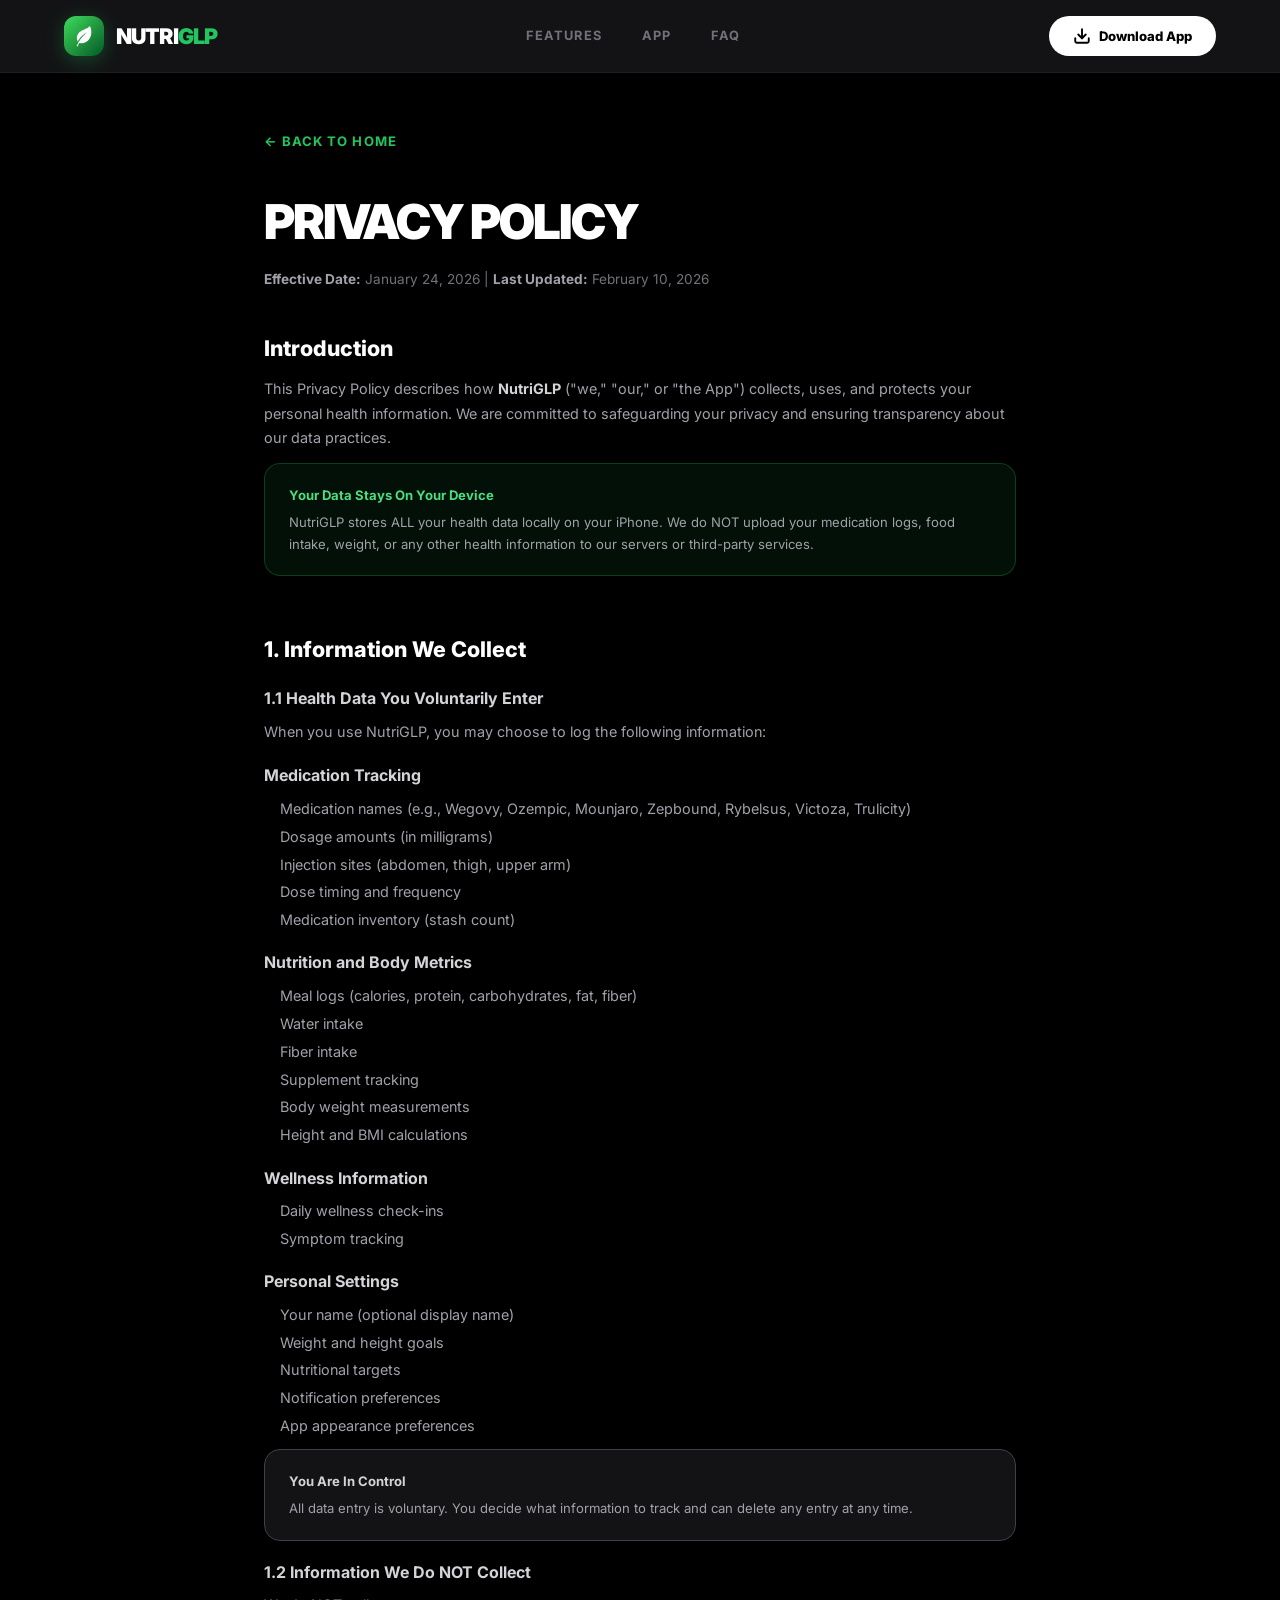
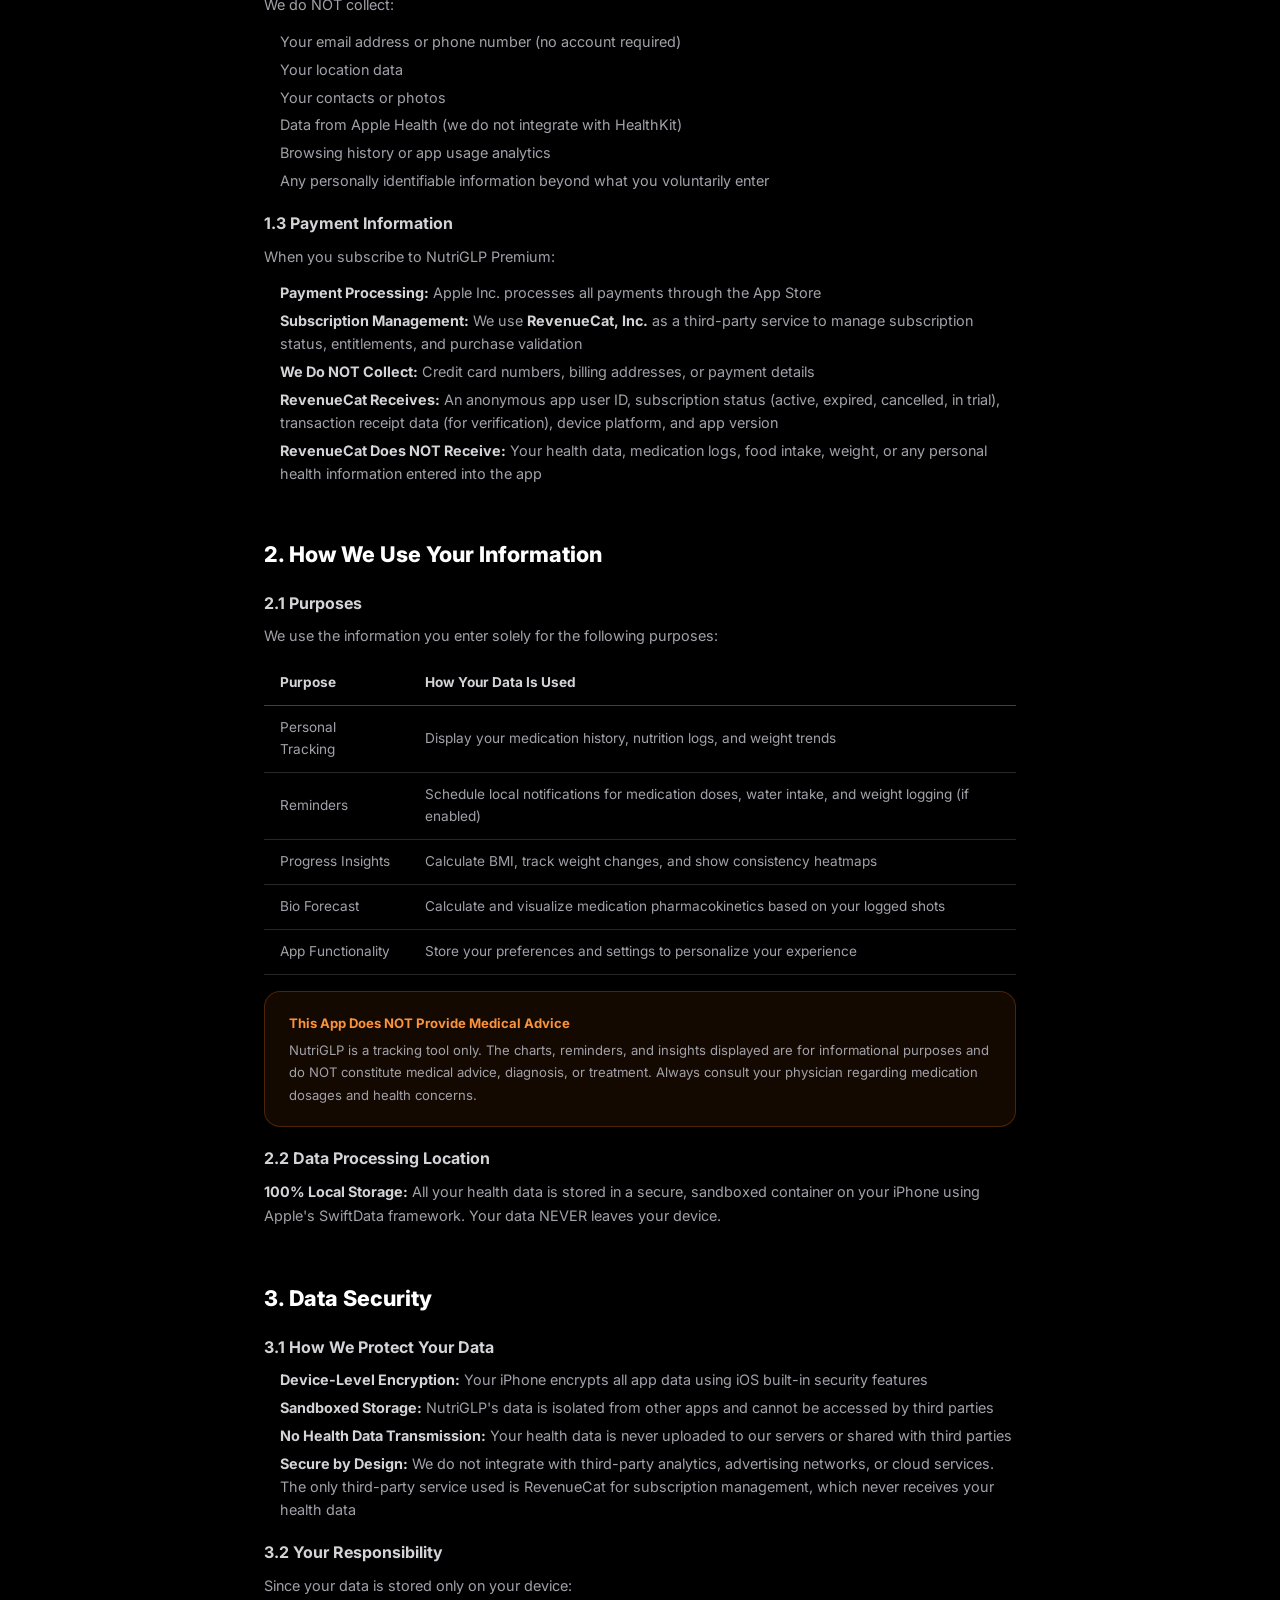
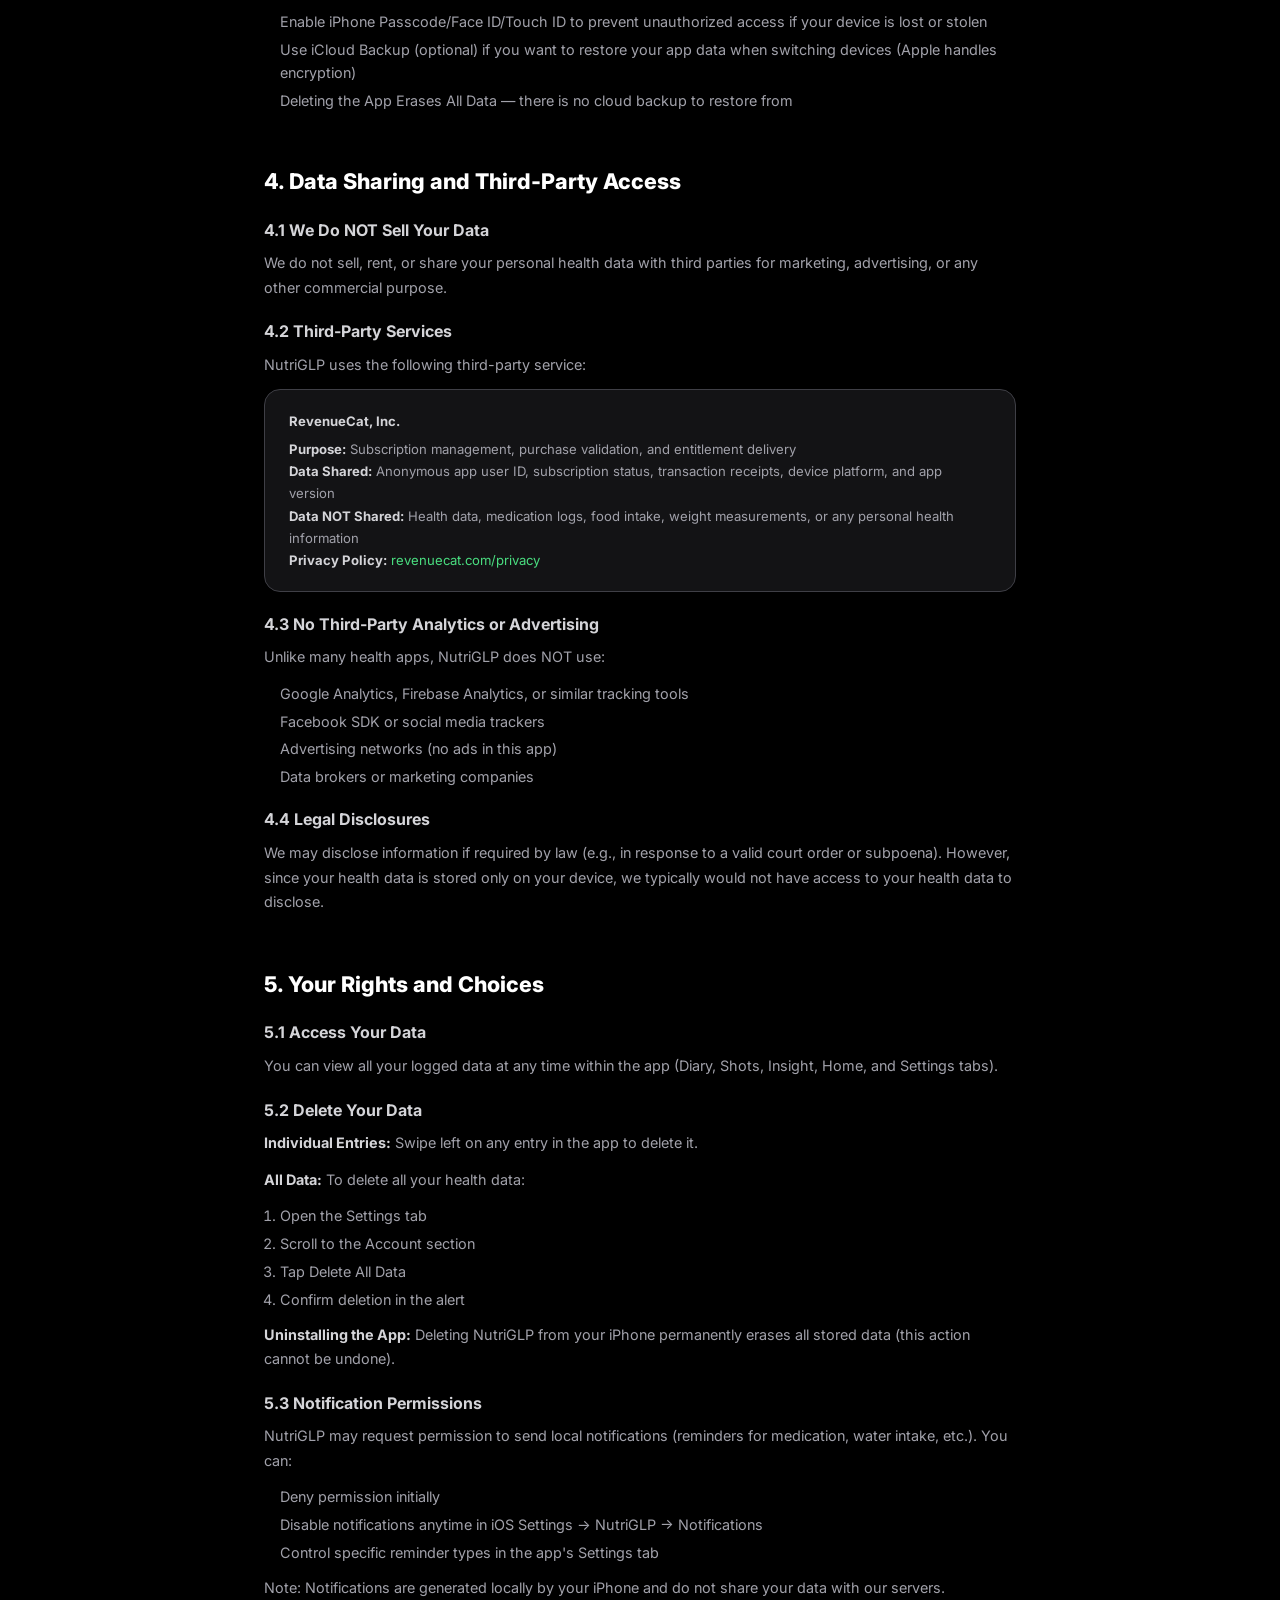
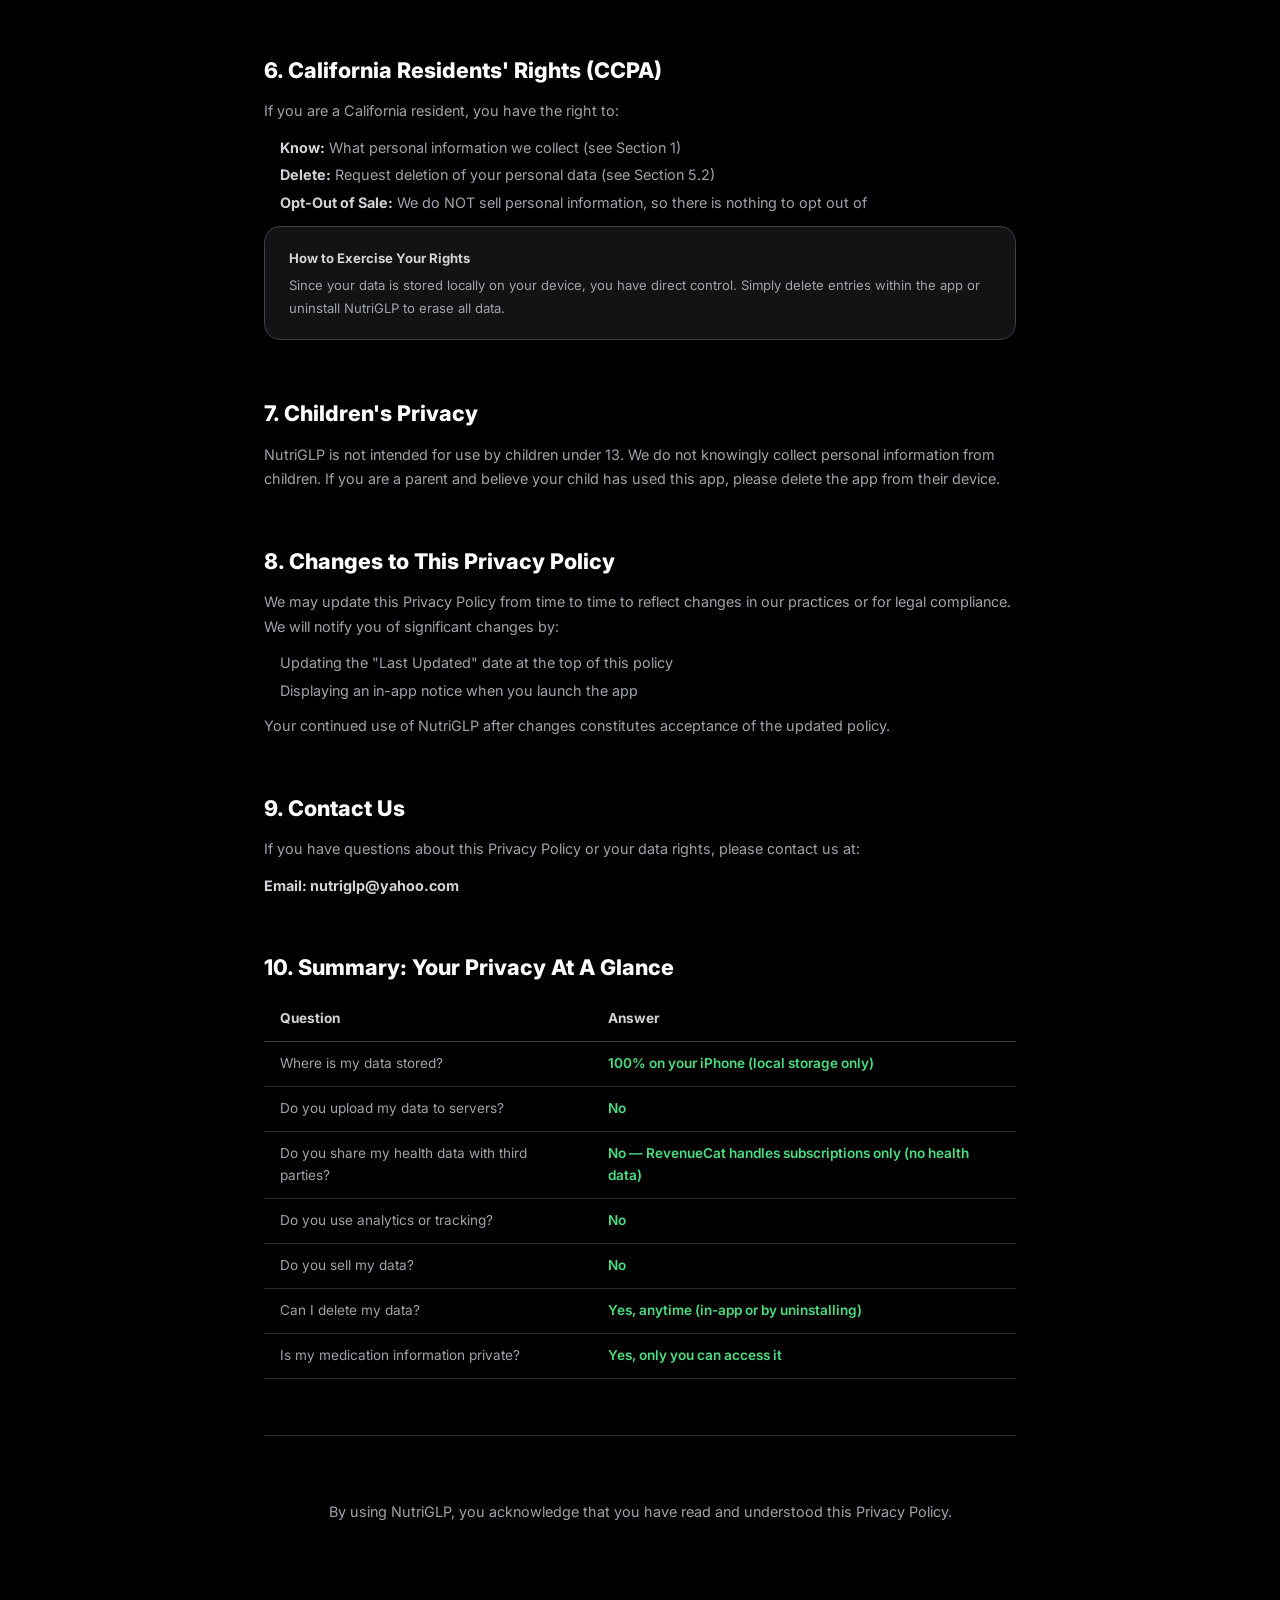
==== privacy.html @ 1222602b "Replace React website with static landing page - Static HTML/CSS/JS landing page (no build step need" ====
<!DOCTYPE html>
<html lang="en">

<head>
    <meta charset="UTF-8">
    <meta name="viewport" content="width=device-width, initial-scale=1.0">
    <title>Privacy Policy — NutriGLP</title>
    <meta name="description" content="NutriGLP Privacy Policy. Your health data stays on your device.">
    <link rel="icon" href="icon.png" type="image/png">
    <link rel="preconnect" href="https://fonts.googleapis.com">
    <link rel="preconnect" href="https://fonts.gstatic.com" crossorigin>
    <link href="https://fonts.googleapis.com/css2?family=Inter:wght@400;500;600;700;800;900&display=swap"
        rel="stylesheet">
    <link rel="stylesheet" href="styles.css">
    <style>
        .legal-page {
            max-width: 800px;
            margin: 0 auto;
            padding: 8rem 1.5rem 4rem;
        }

        .legal-page h1 {
            font-size: clamp(2rem, 5vw, 3rem);
            font-weight: 900;
            letter-spacing: -0.04em;
            text-transform: uppercase;
            margin-bottom: 0.5rem;
        }

        .legal-meta {
            color: var(--text-dim);
            margin-bottom: 2.5rem;
            font-size: 0.85rem;
        }

        .legal-meta strong {
            color: var(--text-muted);
        }

        .legal-content {
            display: flex;
            flex-direction: column;
            gap: 2.5rem;
        }

        .legal-content section {}

        .legal-content h2 {
            font-size: 1.35rem;
            font-weight: 800;
            color: #fff;
            margin-bottom: 0.75rem;
        }

        .legal-content h3 {
            font-size: 1rem;
            font-weight: 700;
            color: #d4d4d8;
            margin-bottom: 0.5rem;
            margin-top: 1.2rem;
        }

        .legal-content p {
            color: #a1a1aa;
            line-height: 1.7;
            margin-bottom: 0.75rem;
            font-size: 0.9rem;
        }

        .legal-content ul,
        .legal-content ol {
            color: #a1a1aa;
            margin-left: 1rem;
            margin-bottom: 0.75rem;
            display: flex;
            flex-direction: column;
            gap: 0.3rem;
            font-size: 0.9rem;
        }

        .legal-content li {
            line-height: 1.6;
        }

        .legal-content strong {
            color: #d4d4d8;
        }

        .legal-callout {
            border-radius: 1rem;
            padding: 1.25rem 1.5rem;
            margin-bottom: 1rem;
        }

        .legal-callout-green {
            background: rgba(34, 197, 94, 0.08);
            border: 1px solid rgba(34, 197, 94, 0.25);
        }

        .legal-callout-green .callout-title {
            color: #4ade80;
            font-weight: 700;
            margin-bottom: 0.3rem;
        }

        .legal-callout-orange {
            background: rgba(249, 115, 22, 0.08);
            border: 1px solid rgba(249, 115, 22, 0.25);
        }

        .legal-callout-orange .callout-title {
            color: #fb923c;
            font-weight: 700;
            margin-bottom: 0.3rem;
        }

        .legal-callout-neutral {
            background: rgba(39, 39, 42, 0.5);
            border: 1px solid #3f3f46;
        }

        .legal-callout-neutral .callout-title {
            color: #d4d4d8;
            font-weight: 700;
            margin-bottom: 0.3rem;
        }

        .legal-callout p {
            font-size: 0.82rem;
            margin-bottom: 0;
        }

        .legal-table {
            width: 100%;
            text-align: left;
            font-size: 0.85rem;
            border-collapse: collapse;
            margin-bottom: 1rem;
        }

        .legal-table th {
            padding: 0.7rem 1rem;
            color: #d4d4d8;
            border-bottom: 1px solid #3f3f46;
            font-weight: 700;
        }

        .legal-table td {
            padding: 0.7rem 1rem;
            color: #a1a1aa;
            border-bottom: 1px solid #27272a;
        }

        .legal-table .green {
            color: #4ade80;
            font-weight: 600;
        }

        .legal-back {
            display: inline-flex;
            align-items: center;
            gap: 0.5rem;
            color: var(--green);
            font-weight: 700;
            font-size: 0.82rem;
            text-transform: uppercase;
            letter-spacing: 0.08em;
            margin-bottom: 2rem;
            transition: opacity 0.2s;
        }

        .legal-back:hover {
            opacity: 0.7;
        }

        .legal-divider {
            border: none;
            border-top: 1px solid #27272a;
            margin: 0;
        }

        .legal-final {
            text-align: center;
            color: #a1a1aa;
            padding-top: 1.5rem;
            font-size: 0.85rem;
        }
    </style>
</head>

<body>

    <!-- NAVBAR -->
    <nav class="navbar" id="navbar">
        <div class="nav-container">
            <a href="index.html" class="nav-logo">
                <img src="icon.png" alt="NutriGLP Icon" class="nav-icon">
                <span class="nav-wordmark">NUTRI<span class="text-green">GLP</span></span>
            </a>
            <div class="nav-links">
                <a href="index.html#features" class="nav-link">Features</a>
                <a href="index.html#showcase" class="nav-link">App</a>
                <a href="index.html#faq" class="nav-link">FAQ</a>
            </div>
            <a href="https://apps.apple.com/us/app/nutriglp/id6758135559" target="_blank" rel="noopener noreferrer"
                class="nav-cta">
                <svg width="18" height="18" viewBox="0 0 24 24" fill="none" stroke="currentColor" stroke-width="2.5"
                    stroke-linecap="round" stroke-linejoin="round">
                    <path d="M21 15v4a2 2 0 0 1-2 2H5a2 2 0 0 1-2-2v-4" />
                    <polyline points="7 10 12 15 17 10" />
                    <line x1="12" y1="15" x2="12" y2="3" />
                </svg>
                Download App
            </a>
        </div>
    </nav>

    <div class="legal-page">
        <a href="index.html" class="legal-back">← Back to Home</a>

        <h1>Privacy Policy</h1>
        <p class="legal-meta"><strong>Effective Date:</strong> January 24, 2026 | <strong>Last Updated:</strong>
            February 10, 2026</p>

        <div class="legal-content">

            <section>
                <h2>Introduction</h2>
                <p>This Privacy Policy describes how <strong>NutriGLP</strong> ("we," "our," or "the App") collects,
                    uses, and protects your personal health information. We are committed to safeguarding your privacy
                    and ensuring transparency about our data practices.</p>
                <div class="legal-callout legal-callout-green">
                    <p class="callout-title">Your Data Stays On Your Device</p>
                    <p>NutriGLP stores ALL your health data locally on your iPhone. We do NOT upload your medication
                        logs, food intake, weight, or any other health information to our servers or third-party
                        services.</p>
                </div>
            </section>

            <section>
                <h2>1. Information We Collect</h2>

                <h3>1.1 Health Data You Voluntarily Enter</h3>
                <p>When you use NutriGLP, you may choose to log the following information:</p>

                <h3>Medication Tracking</h3>
                <ul>
                    <li>Medication names (e.g., Wegovy, Ozempic, Mounjaro, Zepbound, Rybelsus, Victoza, Trulicity)</li>
                    <li>Dosage amounts (in milligrams)</li>
                    <li>Injection sites (abdomen, thigh, upper arm)</li>
                    <li>Dose timing and frequency</li>
                    <li>Medication inventory (stash count)</li>
                </ul>

                <h3>Nutrition and Body Metrics</h3>
                <ul>
                    <li>Meal logs (calories, protein, carbohydrates, fat, fiber)</li>
                    <li>Water intake</li>
                    <li>Fiber intake</li>
                    <li>Supplement tracking</li>
                    <li>Body weight measurements</li>
                    <li>Height and BMI calculations</li>
                </ul>

                <h3>Wellness Information</h3>
                <ul>
                    <li>Daily wellness check-ins</li>
                    <li>Symptom tracking</li>
                </ul>

                <h3>Personal Settings</h3>
                <ul>
                    <li>Your name (optional display name)</li>
                    <li>Weight and height goals</li>
                    <li>Nutritional targets</li>
                    <li>Notification preferences</li>
                    <li>App appearance preferences</li>
                </ul>

                <div class="legal-callout legal-callout-neutral">
                    <p class="callout-title">You Are In Control</p>
                    <p>All data entry is voluntary. You decide what information to track and can delete any entry at any
                        time.</p>
                </div>

                <h3>1.2 Information We Do NOT Collect</h3>
                <p>We do NOT collect:</p>
                <ul>
                    <li>Your email address or phone number (no account required)</li>
                    <li>Your location data</li>
                    <li>Your contacts or photos</li>
                    <li>Data from Apple Health (we do not integrate with HealthKit)</li>
                    <li>Browsing history or app usage analytics</li>
                    <li>Any personally identifiable information beyond what you voluntarily enter</li>
                </ul>

                <h3>1.3 Payment Information</h3>
                <p>When you subscribe to NutriGLP Premium:</p>
                <ul>
                    <li><strong>Payment Processing:</strong> Apple Inc. processes all payments through the App Store
                    </li>
                    <li><strong>Subscription Management:</strong> We use <strong>RevenueCat, Inc.</strong> as a
                        third-party service to manage subscription status, entitlements, and purchase validation</li>
                    <li><strong>We Do NOT Collect:</strong> Credit card numbers, billing addresses, or payment details
                    </li>
                    <li><strong>RevenueCat Receives:</strong> An anonymous app user ID, subscription status (active,
                        expired, cancelled, in trial), transaction receipt data (for verification), device platform, and
                        app version</li>
                    <li><strong>RevenueCat Does NOT Receive:</strong> Your health data, medication logs, food intake,
                        weight, or any personal health information entered into the app</li>
                </ul>
            </section>

            <section>
                <h2>2. How We Use Your Information</h2>

                <h3>2.1 Purposes</h3>
                <p>We use the information you enter solely for the following purposes:</p>

                <table class="legal-table">
                    <thead>
                        <tr>
                            <th>Purpose</th>
                            <th>How Your Data Is Used</th>
                        </tr>
                    </thead>
                    <tbody>
                        <tr>
                            <td>Personal Tracking</td>
                            <td>Display your medication history, nutrition logs, and weight trends</td>
                        </tr>
                        <tr>
                            <td>Reminders</td>
                            <td>Schedule local notifications for medication doses, water intake, and weight logging (if
                                enabled)</td>
                        </tr>
                        <tr>
                            <td>Progress Insights</td>
                            <td>Calculate BMI, track weight changes, and show consistency heatmaps</td>
                        </tr>
                        <tr>
                            <td>Bio Forecast</td>
                            <td>Calculate and visualize medication pharmacokinetics based on your logged shots</td>
                        </tr>
                        <tr>
                            <td>App Functionality</td>
                            <td>Store your preferences and settings to personalize your experience</td>
                        </tr>
                    </tbody>
                </table>

                <div class="legal-callout legal-callout-orange">
                    <p class="callout-title">This App Does NOT Provide Medical Advice</p>
                    <p>NutriGLP is a tracking tool only. The charts, reminders, and insights displayed are for
                        informational purposes and do NOT constitute medical advice, diagnosis, or treatment. Always
                        consult your physician regarding medication dosages and health concerns.</p>
                </div>

                <h3>2.2 Data Processing Location</h3>
                <p><strong>100% Local Storage:</strong> All your health data is stored in a secure, sandboxed container
                    on your iPhone using Apple's SwiftData framework. Your data NEVER leaves your device.</p>
            </section>

            <section>
                <h2>3. Data Security</h2>

                <h3>3.1 How We Protect Your Data</h3>
                <ul>
                    <li><strong>Device-Level Encryption:</strong> Your iPhone encrypts all app data using iOS built-in
                        security features</li>
                    <li><strong>Sandboxed Storage:</strong> NutriGLP's data is isolated from other apps and cannot be
                        accessed by third parties</li>
                    <li><strong>No Health Data Transmission:</strong> Your health data is never uploaded to our servers
                        or shared with third parties</li>
                    <li><strong>Secure by Design:</strong> We do not integrate with third-party analytics, advertising
                        networks, or cloud services. The only third-party service used is RevenueCat for subscription
                        management, which never receives your health data</li>
                </ul>

                <h3>3.2 Your Responsibility</h3>
                <p>Since your data is stored only on your device:</p>
                <ul>
                    <li>Enable iPhone Passcode/Face ID/Touch ID to prevent unauthorized access if your device is lost or
                        stolen</li>
                    <li>Use iCloud Backup (optional) if you want to restore your app data when switching devices (Apple
                        handles encryption)</li>
                    <li>Deleting the App Erases All Data — there is no cloud backup to restore from</li>
                </ul>
            </section>

            <section>
                <h2>4. Data Sharing and Third-Party Access</h2>

                <h3>4.1 We Do NOT Sell Your Data</h3>
                <p>We do not sell, rent, or share your personal health data with third parties for marketing,
                    advertising, or any other commercial purpose.</p>

                <h3>4.2 Third-Party Services</h3>
                <p>NutriGLP uses the following third-party service:</p>

                <div class="legal-callout legal-callout-neutral">
                    <p class="callout-title">RevenueCat, Inc.</p>
                    <p><strong>Purpose:</strong> Subscription management, purchase validation, and entitlement delivery
                    </p>
                    <p><strong>Data Shared:</strong> Anonymous app user ID, subscription status, transaction receipts,
                        device platform, and app version</p>
                    <p><strong>Data NOT Shared:</strong> Health data, medication logs, food intake, weight measurements,
                        or any personal health information</p>
                    <p><strong>Privacy Policy:</strong> <a href="https://www.revenuecat.com/privacy" target="_blank"
                            rel="noopener noreferrer" style="color: #4ade80;">revenuecat.com/privacy</a></p>
                </div>

                <h3>4.3 No Third-Party Analytics or Advertising</h3>
                <p>Unlike many health apps, NutriGLP does NOT use:</p>
                <ul>
                    <li>Google Analytics, Firebase Analytics, or similar tracking tools</li>
                    <li>Facebook SDK or social media trackers</li>
                    <li>Advertising networks (no ads in this app)</li>
                    <li>Data brokers or marketing companies</li>
                </ul>

                <h3>4.4 Legal Disclosures</h3>
                <p>We may disclose information if required by law (e.g., in response to a valid court order or
                    subpoena). However, since your health data is stored only on your device, we typically would not
                    have access to your health data to disclose.</p>
            </section>

            <section>
                <h2>5. Your Rights and Choices</h2>

                <h3>5.1 Access Your Data</h3>
                <p>You can view all your logged data at any time within the app (Diary, Shots, Insight, Home, and
                    Settings tabs).</p>

                <h3>5.2 Delete Your Data</h3>
                <p><strong>Individual Entries:</strong> Swipe left on any entry in the app to delete it.</p>
                <p><strong>All Data:</strong> To delete all your health data:</p>
                <ol>
                    <li>Open the Settings tab</li>
                    <li>Scroll to the Account section</li>
                    <li>Tap Delete All Data</li>
                    <li>Confirm deletion in the alert</li>
                </ol>
                <p><strong>Uninstalling the App:</strong> Deleting NutriGLP from your iPhone permanently erases all
                    stored data (this action cannot be undone).</p>

                <h3>5.3 Notification Permissions</h3>
                <p>NutriGLP may request permission to send local notifications (reminders for medication, water intake,
                    etc.). You can:</p>
                <ul>
                    <li>Deny permission initially</li>
                    <li>Disable notifications anytime in iOS Settings → NutriGLP → Notifications</li>
                    <li>Control specific reminder types in the app's Settings tab</li>
                </ul>
                <p>Note: Notifications are generated locally by your iPhone and do not share your data with our servers.
                </p>
            </section>

            <section>
                <h2>6. California Residents' Rights (CCPA)</h2>
                <p>If you are a California resident, you have the right to:</p>
                <ul>
                    <li><strong>Know:</strong> What personal information we collect (see Section 1)</li>
                    <li><strong>Delete:</strong> Request deletion of your personal data (see Section 5.2)</li>
                    <li><strong>Opt-Out of Sale:</strong> We do NOT sell personal information, so there is nothing to
                        opt out of</li>
                </ul>
                <div class="legal-callout legal-callout-neutral">
                    <p class="callout-title">How to Exercise Your Rights</p>
                    <p>Since your data is stored locally on your device, you have direct control. Simply delete entries
                        within the app or uninstall NutriGLP to erase all data.</p>
                </div>
            </section>

            <section>
                <h2>7. Children's Privacy</h2>
                <p>NutriGLP is not intended for use by children under 13. We do not knowingly collect personal
                    information from children. If you are a parent and believe your child has used this app, please
                    delete the app from their device.</p>
            </section>

            <section>
                <h2>8. Changes to This Privacy Policy</h2>
                <p>We may update this Privacy Policy from time to time to reflect changes in our practices or for legal
                    compliance. We will notify you of significant changes by:</p>
                <ul>
                    <li>Updating the "Last Updated" date at the top of this policy</li>
                    <li>Displaying an in-app notice when you launch the app</li>
                </ul>
                <p>Your continued use of NutriGLP after changes constitutes acceptance of the updated policy.</p>
            </section>

            <section>
                <h2>9. Contact Us</h2>
                <p>If you have questions about this Privacy Policy or your data rights, please contact us at:</p>
                <p><strong>Email: nutriglp@yahoo.com</strong></p>
            </section>

            <section>
                <h2>10. Summary: Your Privacy At A Glance</h2>
                <table class="legal-table">
                    <thead>
                        <tr>
                            <th>Question</th>
                            <th>Answer</th>
                        </tr>
                    </thead>
                    <tbody>
                        <tr>
                            <td>Where is my data stored?</td>
                            <td class="green">100% on your iPhone (local storage only)</td>
                        </tr>
                        <tr>
                            <td>Do you upload my data to servers?</td>
                            <td class="green">No</td>
                        </tr>
                        <tr>
                            <td>Do you share my health data with third parties?</td>
                            <td class="green">No — RevenueCat handles subscriptions only (no health data)</td>
                        </tr>
                        <tr>
                            <td>Do you use analytics or tracking?</td>
                            <td class="green">No</td>
                        </tr>
                        <tr>
                            <td>Do you sell my data?</td>
                            <td class="green">No</td>
                        </tr>
                        <tr>
                            <td>Can I delete my data?</td>
                            <td class="green">Yes, anytime (in-app or by uninstalling)</td>
                        </tr>
                        <tr>
                            <td>Is my medication information private?</td>
                            <td class="green">Yes, only you can access it</td>
                        </tr>
                    </tbody>
                </table>
            </section>

            <hr class="legal-divider">
            <p class="legal-final">By using NutriGLP, you acknowledge that you have read and understood this Privacy
                Policy.</p>

        </div>
    </div>

</body>

</html>
---- styles.css ----
/* =====================================================
   NutriGLP Landing Page — Design System & Styles
   Aesthetic: Dark health-tech, matching NutriGLPWEBSITE
   ===================================================== */

/* ---- CSS Custom Properties ---- */
:root {
    --bg: #000000;
    --surface: #09090b;
    --surface-hover: #18181b;
    --border: #27272a;
    --border-light: #3f3f46;
    --green: #22C55E;
    --green-dark: #16A34A;
    --green-glow: rgba(34, 197, 94, 0.3);
    --green-subtle: rgba(34, 197, 94, 0.05);
    --green-border: rgba(34, 197, 94, 0.1);
    --text: #ffffff;
    --text-muted: #a1a1aa;
    --text-dim: #71717a;
    --text-dark: #52525b;
    --radius-sm: 1rem;
    --radius-md: 1.5rem;
    --radius-lg: 2rem;
    --radius-xl: 2.5rem;
    --radius-2xl: 3rem;
    --transition: 0.3s cubic-bezier(0.4, 0, 0.2, 1);
    --font: 'Inter', -apple-system, BlinkMacSystemFont, 'Segoe UI', sans-serif;
}

/* ---- Reset & Base ---- */
*, *::before, *::after {
    margin: 0;
    padding: 0;
    box-sizing: border-box;
}

html {
    scroll-behavior: smooth;
    -webkit-font-smoothing: antialiased;
    -moz-osx-font-smoothing: grayscale;
}

body {
    font-family: var(--font);
    background: var(--bg);
    color: var(--text);
    line-height: 1.6;
    overflow-x: hidden;
}

img {
    max-width: 100%;
    height: auto;
    display: block;
}

a {
    text-decoration: none;
    color: inherit;
}

ul {
    list-style: none;
}

/* ---- Utilities ---- */
.container {
    max-width: 1200px;
    margin: 0 auto;
    padding: 0 1.5rem;
}

.container-narrow {
    max-width: 800px;
    margin: 0 auto;
    padding: 0 1.5rem;
}

.text-green {
    color: var(--green);
}

.gradient-text {
    background: linear-gradient(135deg, #ffffff, #a1a1aa);
    -webkit-background-clip: text;
    -webkit-text-fill-color: transparent;
    background-clip: text;
}

/* ---- Reveal Animations ---- */
.reveal {
    opacity: 0;
    transform: translateY(30px);
    transition: opacity 0.8s cubic-bezier(0.16, 1, 0.3, 1),
                transform 0.8s cubic-bezier(0.16, 1, 0.3, 1);
}

.reveal.visible {
    opacity: 1;
    transform: translateY(0);
}

/* ===================== NAVBAR ===================== */
.navbar {
    position: fixed;
    top: 0;
    left: 0;
    right: 0;
    z-index: 100;
    background: rgba(24, 24, 27, 0.8);
    backdrop-filter: blur(20px) saturate(180%);
    -webkit-backdrop-filter: blur(20px) saturate(180%);
    border-bottom: 1px solid rgba(255, 255, 255, 0.05);
    transition: background var(--transition);
}

.nav-container {
    max-width: 1200px;
    margin: 0 auto;
    padding: 0 1.5rem;
    display: flex;
    align-items: center;
    justify-content: space-between;
    height: 72px;
}

.nav-logo {
    display: flex;
    align-items: center;
    gap: 0.75rem;
}

.nav-icon {
    width: 40px;
    height: 40px;
    border-radius: 12px;
    overflow: hidden;
    box-shadow: 0 4px 20px var(--green-glow);
}

.nav-wordmark {
    font-size: 1.35rem;
    font-weight: 900;
    letter-spacing: -0.04em;
}

.nav-links {
    display: flex;
    gap: 2.5rem;
}

.nav-link {
    font-size: 0.8rem;
    font-weight: 700;
    text-transform: uppercase;
    letter-spacing: 0.08em;
    color: var(--text-dim);
    transition: color var(--transition);
}

.nav-link:hover {
    color: var(--text);
}

.nav-cta {
    display: inline-flex;
    align-items: center;
    gap: 0.5rem;
    background: #fff;
    color: #000;
    padding: 0.6rem 1.5rem;
    border-radius: 999px;
    font-size: 0.82rem;
    font-weight: 800;
    transition: all var(--transition);
}

.nav-cta:hover {
    background: #e4e4e7;
    transform: scale(1.04);
}

.nav-cta:active {
    transform: scale(0.96);
}

/* Hamburger */
.hamburger {
    display: none;
    flex-direction: column;
    gap: 5px;
    background: none;
    border: none;
    cursor: pointer;
    padding: 6px;
    z-index: 110;
}

.hamburger span {
    display: block;
    width: 24px;
    height: 2px;
    background: var(--text);
    border-radius: 2px;
    transition: all var(--transition);
}

.hamburger.active span:nth-child(1) {
    transform: rotate(45deg) translate(5px, 5px);
}

.hamburger.active span:nth-child(2) {
    opacity: 0;
}

.hamburger.active span:nth-child(3) {
    transform: rotate(-45deg) translate(5px, -5px);
}

/* ===================== HERO ===================== */
.hero {
    position: relative;
    padding: 10rem 0 6rem;
    overflow: hidden;
    min-height: 90vh;
    display: flex;
    align-items: center;
}

.hero-bg-orbs {
    position: absolute;
    inset: 0;
    pointer-events: none;
    z-index: 0;
}

.orb {
    position: absolute;
    border-radius: 50%;
    filter: blur(140px);
    animation: orbPulse 8s ease-in-out infinite;
}

.orb-green {
    top: -20%;
    left: -10%;
    width: 60%;
    height: 60%;
    background: rgba(22, 163, 74, 0.15);
}

.orb-dark {
    bottom: -20%;
    right: -10%;
    width: 60%;
    height: 60%;
    background: rgba(39, 39, 42, 0.4);
    animation-delay: 4s;
}

@keyframes orbPulse {
    0%, 100% { opacity: 0.5; transform: scale(1); }
    50% { opacity: 0.8; transform: scale(1.05); }
}

.hero-content {
    position: relative;
    z-index: 1;
    text-align: center;
}

.hero-badge {
    display: inline-flex;
    align-items: center;
    padding: 0.5rem 1.25rem;
    border-radius: 999px;
    background: rgba(24, 24, 27, 0.8);
    border: 1px solid var(--border);
    color: var(--green);
    font-size: 0.7rem;
    font-weight: 800;
    text-transform: uppercase;
    letter-spacing: 0.12em;
    margin-bottom: 2.5rem;
    box-shadow: 0 10px 40px rgba(0, 0, 0, 0.4);
}

.hero-title {
    font-size: clamp(2.8rem, 7vw, 6rem);
    font-weight: 900;
    line-height: 0.92;
    letter-spacing: -0.04em;
    margin-bottom: 1.5rem;
    background: linear-gradient(135deg, #ffffff 30%, #a1a1aa);
    -webkit-background-clip: text;
    -webkit-text-fill-color: transparent;
    background-clip: text;
}

.hero-title .text-green {
    -webkit-text-fill-color: var(--green);
}

.hero-subtitle {
    max-width: 700px;
    margin: 0 auto 2.5rem;
    font-size: clamp(1rem, 2vw, 1.3rem);
    color: var(--text-dim);
    font-weight: 500;
    line-height: 1.7;
}

.hero-actions {
    display: flex;
    justify-content: center;
    gap: 1rem;
    margin-bottom: 3.5rem;
}

.hero-brands {
    display: flex;
    flex-wrap: wrap;
    gap: 2.5rem;
    justify-content: center;
    opacity: 0.25;
}

.hero-brands span {
    font-size: 1rem;
    font-weight: 900;
    letter-spacing: 0.12em;
    text-transform: uppercase;
    font-style: italic;
}

/* Buttons */
.btn-primary {
    display: inline-flex;
    align-items: center;
    gap: 0.75rem;
    background: var(--green);
    color: #fff;
    padding: 1rem 2rem;
    border-radius: var(--radius-md);
    font-weight: 900;
    font-size: 1rem;
    transition: all var(--transition);
    box-shadow: 0 10px 40px var(--green-glow);
    border: none;
    cursor: pointer;
}

.btn-primary:hover {
    background: var(--green-dark);
    transform: translateY(-2px);
    box-shadow: 0 15px 50px var(--green-glow);
}

.btn-primary:active {
    transform: translateY(0) scale(0.98);
}

.btn-lg {
    padding: 1.2rem 2.5rem;
    font-size: 1.1rem;
    border-radius: var(--radius-lg);
}

/* ===================== SECTION SHARED ===================== */
.section-header {
    text-align: center;
    margin-bottom: 3.5rem;
}

.section-badge {
    display: inline-flex;
    padding: 0.4rem 1.1rem;
    border-radius: 999px;
    background: rgba(24, 24, 27, 0.8);
    border: 1px solid var(--border);
    color: var(--green);
    font-size: 0.68rem;
    font-weight: 800;
    text-transform: uppercase;
    letter-spacing: 0.12em;
    margin-bottom: 1.5rem;
}

.section-title {
    font-size: clamp(2rem, 5vw, 3.5rem);
    font-weight: 900;
    letter-spacing: -0.04em;
    margin-bottom: 0.75rem;
}

.section-subtitle {
    color: var(--text-dim);
    font-size: 0.78rem;
    text-transform: uppercase;
    letter-spacing: 0.12em;
    font-weight: 700;
    max-width: 600px;
    margin: 0 auto;
}

/* ===================== APP SHOWCASE ===================== */
.showcase {
    padding: 5rem 0;
    background: var(--bg);
    border-top: 1px solid var(--border);
}

.showcase-phones {
    display: flex;
    justify-content: center;
    align-items: flex-end;
    gap: 2rem;
    perspective: 1200px;
}

.phone-wrapper {
    display: flex;
    flex-direction: column;
    align-items: center;
    gap: 1.2rem;
}

.phone-frame {
    width: 240px;
    border-radius: 2rem;
    overflow: hidden;
    border: 3px solid var(--border);
    box-shadow: 0 20px 60px rgba(0, 0, 0, 0.6),
                0 0 40px var(--green-subtle);
    transition: all 0.5s cubic-bezier(0.16, 1, 0.3, 1);
    background: var(--surface);
}

.phone-frame img {
    width: 100%;
    height: auto;
    display: block;
}

.phone-center .phone-frame {
    width: 280px;
    border-color: var(--green);
    box-shadow: 0 25px 80px rgba(0, 0, 0, 0.7),
                0 0 60px rgba(34, 197, 94, 0.15);
}

.phone-side {
    opacity: 0.75;
    transform: scale(0.9);
}

.phone-side:hover {
    opacity: 1;
    transform: scale(0.95);
}

.phone-center:hover .phone-frame {
    box-shadow: 0 30px 90px rgba(0, 0, 0, 0.7),
                0 0 80px rgba(34, 197, 94, 0.25);
}

.phone-label {
    font-size: 0.72rem;
    font-weight: 800;
    text-transform: uppercase;
    letter-spacing: 0.12em;
    color: var(--text-dim);
}

/* ===================== FEATURES ===================== */
.features {
    padding: 5rem 0;
    background: var(--bg);
    border-top: 1px solid var(--border);
    border-bottom: 1px solid var(--border);
}

.features-grid {
    display: grid;
    grid-template-columns: repeat(4, 1fr);
    gap: 1.5rem;
}

.feature-card {
    padding: 2rem;
    background: var(--surface);
    border-radius: var(--radius-xl);
    border: 1px solid var(--border);
    transition: all 0.5s cubic-bezier(0.16, 1, 0.3, 1);
}

.feature-card:hover {
    border-color: rgba(34, 197, 94, 0.3);
}

.feature-icon {
    width: 64px;
    height: 64px;
    border-radius: var(--radius-md);
    display: flex;
    align-items: center;
    justify-content: center;
    background: var(--green-subtle);
    border: 1px solid var(--green-border);
    color: var(--green);
    margin-bottom: 1.5rem;
    transition: background var(--transition);
}

.feature-card:hover .feature-icon {
    background: rgba(34, 197, 94, 0.1);
}

.feature-title {
    font-size: 1.25rem;
    font-weight: 900;
    letter-spacing: -0.02em;
    margin-bottom: 1rem;
}

.feature-list {
    display: flex;
    flex-direction: column;
    gap: 0.7rem;
}

.feature-list li {
    display: flex;
    align-items: flex-start;
    gap: 0.65rem;
    font-size: 0.82rem;
    color: var(--text-dim);
    font-weight: 500;
    line-height: 1.5;
}

.feature-list li::before {
    content: '';
    width: 6px;
    height: 6px;
    border-radius: 50%;
    background: var(--green);
    flex-shrink: 0;
    margin-top: 0.45rem;
}

/* ===================== HOW IT WORKS ===================== */
.how-it-works {
    padding: 5rem 0;
    background: var(--bg);
    border-bottom: 1px solid var(--border);
}

.steps-grid {
    display: grid;
    grid-template-columns: repeat(4, 1fr);
    gap: 1.5rem;
}

.step-card {
    background: var(--surface);
    border-radius: var(--radius-xl);
    border: 1px solid var(--border);
    padding: 2rem;
    transition: all 0.5s cubic-bezier(0.16, 1, 0.3, 1);
}

.step-card:hover {
    border-color: rgba(34, 197, 94, 0.3);
}

.step-number {
    font-size: 3rem;
    font-weight: 900;
    color: rgba(39, 39, 42, 0.6);
    line-height: 1;
    margin-bottom: 1rem;
}

.step-icon-wrap {
    width: 52px;
    height: 52px;
    border-radius: var(--radius-md);
    display: flex;
    align-items: center;
    justify-content: center;
    background: rgba(34, 197, 94, 0.08);
    border: 1px solid rgba(34, 197, 94, 0.15);
    color: var(--green);
    margin-bottom: 1.2rem;
    transition: background var(--transition);
}

.step-card:hover .step-icon-wrap {
    background: rgba(34, 197, 94, 0.15);
}

.step-title {
    font-size: 1.25rem;
    font-weight: 900;
    text-transform: uppercase;
    letter-spacing: -0.02em;
    margin-bottom: 0.6rem;
}

.step-desc {
    font-size: 0.82rem;
    color: var(--text-dim);
    font-weight: 500;
    line-height: 1.6;
}

/* ===================== SCREENSHOTS GALLERY ===================== */
.gallery {
    padding: 5rem 0;
    background: var(--surface);
    border-bottom: 1px solid var(--border);
    overflow: hidden;
}

.gallery-scroll {
    overflow-x: auto;
    overflow-y: hidden;
    -webkit-overflow-scrolling: touch;
    scrollbar-width: none;
    padding-bottom: 1rem;
}

.gallery-scroll::-webkit-scrollbar {
    display: none;
}

.gallery-track {
    display: flex;
    gap: 1.5rem;
    padding: 0 1.5rem;
    min-width: max-content;
}

.gallery-item {
    display: flex;
    flex-direction: column;
    align-items: center;
    gap: 1rem;
    flex-shrink: 0;
}

.gallery-phone {
    width: 200px;
    border-radius: 1.5rem;
    overflow: hidden;
    border: 2px solid var(--border);
    background: var(--bg);
    transition: all 0.4s cubic-bezier(0.16, 1, 0.3, 1);
    box-shadow: 0 10px 40px rgba(0, 0, 0, 0.4);
}

.gallery-phone:hover {
    border-color: rgba(34, 197, 94, 0.4);
    transform: translateY(-8px) scale(1.02);
    box-shadow: 0 20px 60px rgba(0, 0, 0, 0.5),
                0 0 30px rgba(34, 197, 94, 0.1);
}

.gallery-phone img {
    width: 100%;
    height: auto;
}

.gallery-caption {
    font-size: 0.68rem;
    font-weight: 800;
    text-transform: uppercase;
    letter-spacing: 0.1em;
    color: var(--text-dark);
}

/* ===================== SOCIAL PROOF STRIP ===================== */
.proof-strip {
    padding: 4rem 0;
    background: var(--bg);
    border-top: 1px solid var(--border);
    border-bottom: 1px solid var(--border);
}

.proof-grid {
    display: flex;
    justify-content: center;
    align-items: center;
    gap: 3rem;
    flex-wrap: wrap;
}

.proof-item {
    display: flex;
    flex-direction: column;
    align-items: center;
    gap: 0.35rem;
    text-align: center;
}

.proof-value {
    font-size: 1.8rem;
    font-weight: 900;
    letter-spacing: -0.03em;
}

.proof-label {
    font-size: 0.68rem;
    font-weight: 700;
    text-transform: uppercase;
    letter-spacing: 0.1em;
    color: var(--text-dark);
}

.proof-divider {
    width: 1px;
    height: 48px;
    background: var(--border);
}

/* ===================== FAQ ===================== */
.faq {
    padding: 5rem 0;
    background: var(--surface);
}

.faq-list {
    display: flex;
    flex-direction: column;
    gap: 0.75rem;
}

.faq-item {
    background: var(--surface);
    border-radius: var(--radius-md);
    border: 1px solid var(--border);
    overflow: hidden;
    transition: border-color var(--transition);
}

.faq-item:hover {
    border-color: rgba(34, 197, 94, 0.3);
}

.faq-question {
    width: 100%;
    display: flex;
    align-items: center;
    justify-content: space-between;
    padding: 1.25rem 1.5rem;
    background: none;
    border: none;
    color: var(--text);
    font-family: var(--font);
    font-size: 0.95rem;
    font-weight: 900;
    text-transform: uppercase;
    letter-spacing: -0.01em;
    cursor: pointer;
    text-align: left;
    gap: 1rem;
}

.faq-toggle {
    width: 36px;
    height: 36px;
    border-radius: 50%;
    background: rgba(24, 24, 27, 0.8);
    border: 1px solid var(--border);
    display: flex;
    align-items: center;
    justify-content: center;
    flex-shrink: 0;
    transition: all var(--transition);
}

.faq-icon {
    font-size: 1.2rem;
    font-weight: 600;
    color: var(--text-dim);
    transition: color var(--transition);
    line-height: 1;
}

.faq-item.open .faq-icon {
    color: var(--green);
}

.faq-answer {
    max-height: 0;
    opacity: 0;
    overflow: hidden;
    transition: max-height 0.4s cubic-bezier(0.16, 1, 0.3, 1),
                opacity 0.3s ease;
}

.faq-item.open .faq-answer {
    max-height: 300px;
    opacity: 1;
}

.faq-answer p {
    padding: 0 1.5rem 1.25rem;
    color: var(--text-muted);
    font-weight: 500;
    line-height: 1.7;
    font-size: 0.9rem;
}

/* ===================== FINAL CTA ===================== */
.final-cta {
    padding: 5rem 0;
    background: var(--bg);
}

.cta-card {
    position: relative;
    text-align: center;
    padding: 4rem 2rem;
    background: var(--surface);
    border-radius: var(--radius-2xl);
    border: 1px solid var(--border);
    overflow: hidden;
}

.cta-glow {
    position: absolute;
    top: -50%;
    left: 50%;
    transform: translateX(-50%);
    width: 400px;
    height: 400px;
    background: radial-gradient(circle, rgba(34, 197, 94, 0.12) 0%, transparent 70%);
    pointer-events: none;
}

.cta-title {
    font-size: clamp(1.8rem, 4vw, 2.8rem);
    font-weight: 900;
    letter-spacing: -0.04em;
    margin-bottom: 0.75rem;
    position: relative;
}

.cta-subtitle {
    color: var(--text-dim);
    font-weight: 500;
    max-width: 500px;
    margin: 0 auto 2rem;
    font-size: 1rem;
    position: relative;
}

.cta-note {
    margin-top: 1.2rem;
    font-size: 0.68rem;
    color: var(--text-dark);
    font-weight: 700;
    text-transform: uppercase;
    letter-spacing: 0.12em;
    position: relative;
}

/* ===================== FOOTER ===================== */
.footer {
    background: var(--bg);
    padding: 4rem 0 3rem;
    border-top: 1px solid var(--border);
}

.footer-top {
    display: grid;
    grid-template-columns: 2fr 1fr 1fr;
    gap: 3rem;
    margin-bottom: 3rem;
}

.footer-logo {
    display: flex;
    align-items: center;
    gap: 0.75rem;
    margin-bottom: 1.2rem;
}

.footer-desc {
    color: var(--text-dim);
    font-size: 0.9rem;
    font-weight: 500;
    max-width: 360px;
    line-height: 1.7;
}

.footer-heading {
    font-size: 0.65rem;
    font-weight: 900;
    text-transform: uppercase;
    letter-spacing: 0.15em;
    color: var(--text-muted);
    margin-bottom: 1.2rem;
}

.footer-links {
    display: flex;
    flex-direction: column;
    gap: 0.9rem;
}

.footer-links a {
    font-size: 0.85rem;
    color: var(--text-dim);
    font-weight: 600;
    transition: color var(--transition);
}

.footer-links a:hover {
    color: var(--green);
}

.footer-disclaimer {
    background: var(--surface);
    border: 1px solid var(--border);
    border-radius: var(--radius-lg);
    padding: 1.5rem 2rem;
    margin-bottom: 2.5rem;
    font-size: 0.72rem;
    color: var(--text-dark);
    line-height: 1.7;
}

.footer-disclaimer strong {
    display: block;
    margin-bottom: 0.5rem;
    color: var(--text-muted);
    font-weight: 900;
    text-transform: uppercase;
    letter-spacing: 0.15em;
    font-size: 0.62rem;
}

.footer-bottom {
    text-align: center;
}

.footer-bottom p {
    font-size: 0.6rem;
    font-weight: 900;
    text-transform: uppercase;
    letter-spacing: 0.2em;
    color: var(--text-dark);
}

/* ===================== RESPONSIVE ===================== */
@media (max-width: 1024px) {
    .features-grid,
    .steps-grid {
        grid-template-columns: repeat(2, 1fr);
    }

    .phone-frame {
        width: 200px;
    }

    .phone-center .phone-frame {
        width: 240px;
    }
}

@media (max-width: 768px) {
    .nav-links {
        display: none;
        position: fixed;
        top: 0;
        left: 0;
        right: 0;
        bottom: 0;
        background: rgba(0, 0, 0, 0.97);
        backdrop-filter: blur(20px);
        flex-direction: column;
        align-items: center;
        justify-content: center;
        gap: 2rem;
        z-index: 105;
    }

    .nav-links.active {
        display: flex;
    }

    .nav-links .nav-link {
        font-size: 1.2rem;
        color: var(--text);
    }

    .nav-cta {
        display: none;
    }

    .hamburger {
        display: flex;
    }

    .hero {
        padding: 8rem 0 4rem;
        min-height: auto;
    }

    .hero-brands {
        gap: 1.5rem;
    }

    .hero-brands span {
        font-size: 0.75rem;
    }

    .showcase-phones {
        flex-direction: column;
        align-items: center;
        gap: 1.5rem;
    }

    .phone-side {
        opacity: 1;
        transform: none;
    }

    .phone-frame,
    .phone-center .phone-frame {
        width: 260px;
    }

    .features-grid,
    .steps-grid {
        grid-template-columns: 1fr;
    }

    .footer-top {
        grid-template-columns: 1fr;
        gap: 2rem;
    }

    .proof-grid {
        gap: 2rem;
    }

    .proof-divider {
        display: none;
    }

    .proof-grid {
        display: grid;
        grid-template-columns: repeat(2, 1fr);
    }

    .cta-card {
        padding: 3rem 1.5rem;
    }

    .gallery-phone {
        width: 170px;
    }
}

@media (max-width: 480px) {
    .hero-title {
        font-size: 2.4rem;
    }

    .section-title {
        font-size: 1.8rem;
    }

    .btn-lg {
        padding: 1rem 1.8rem;
        font-size: 0.95rem;
    }

    .phone-frame,
    .phone-center .phone-frame {
        width: 220px;
    }

    .gallery-phone {
        width: 150px;
    }
}
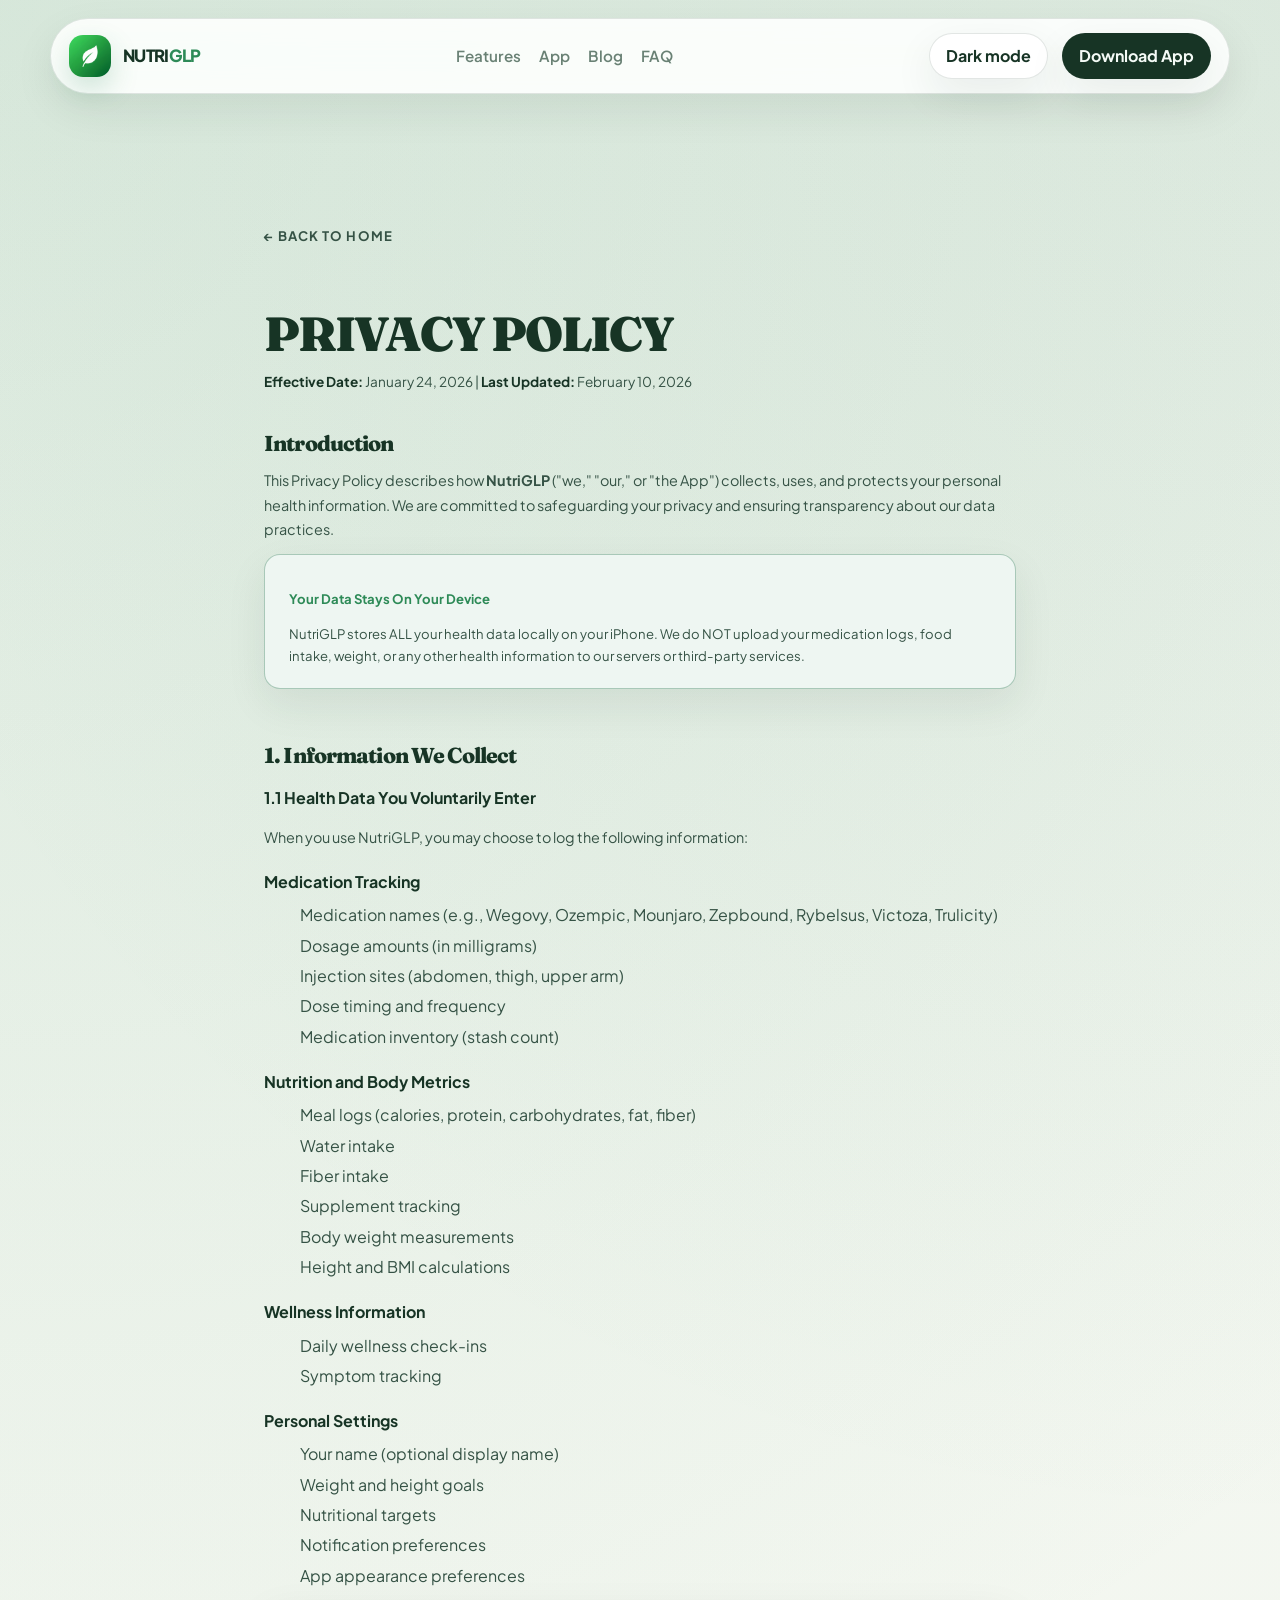
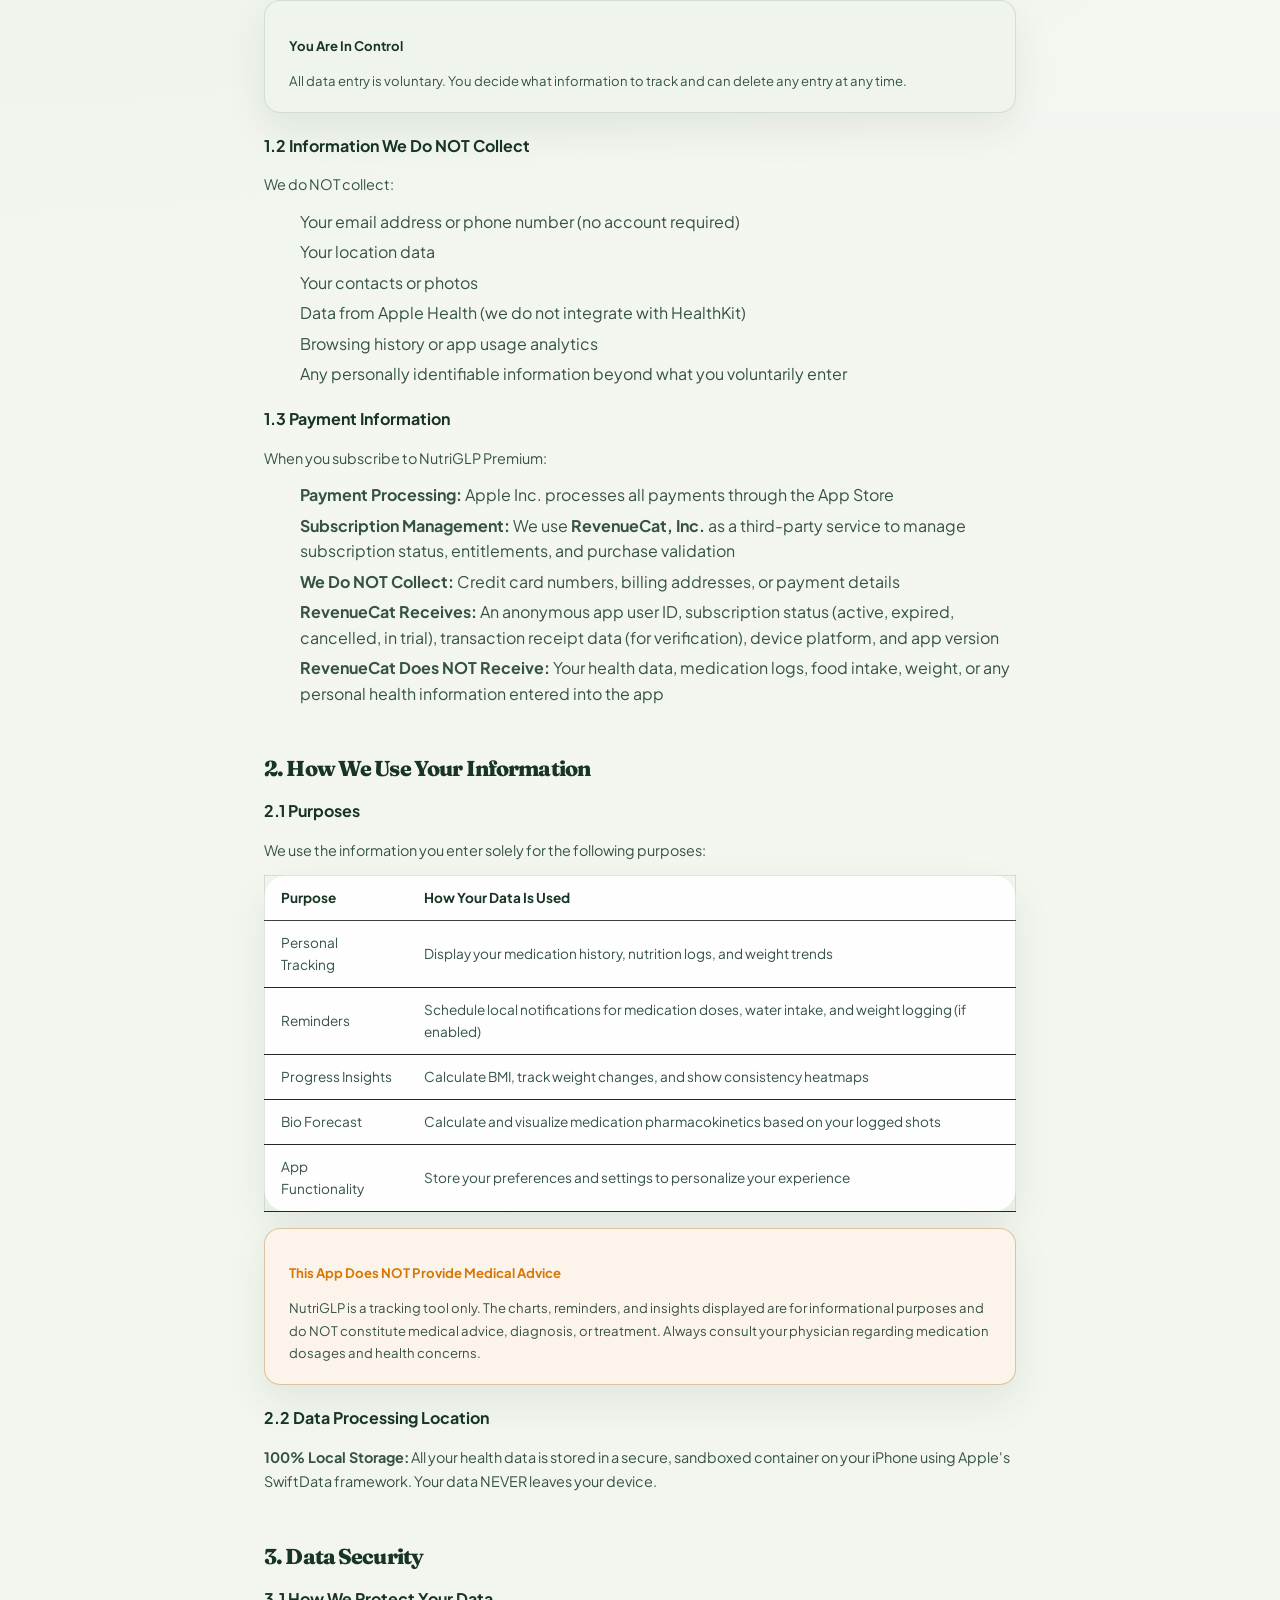
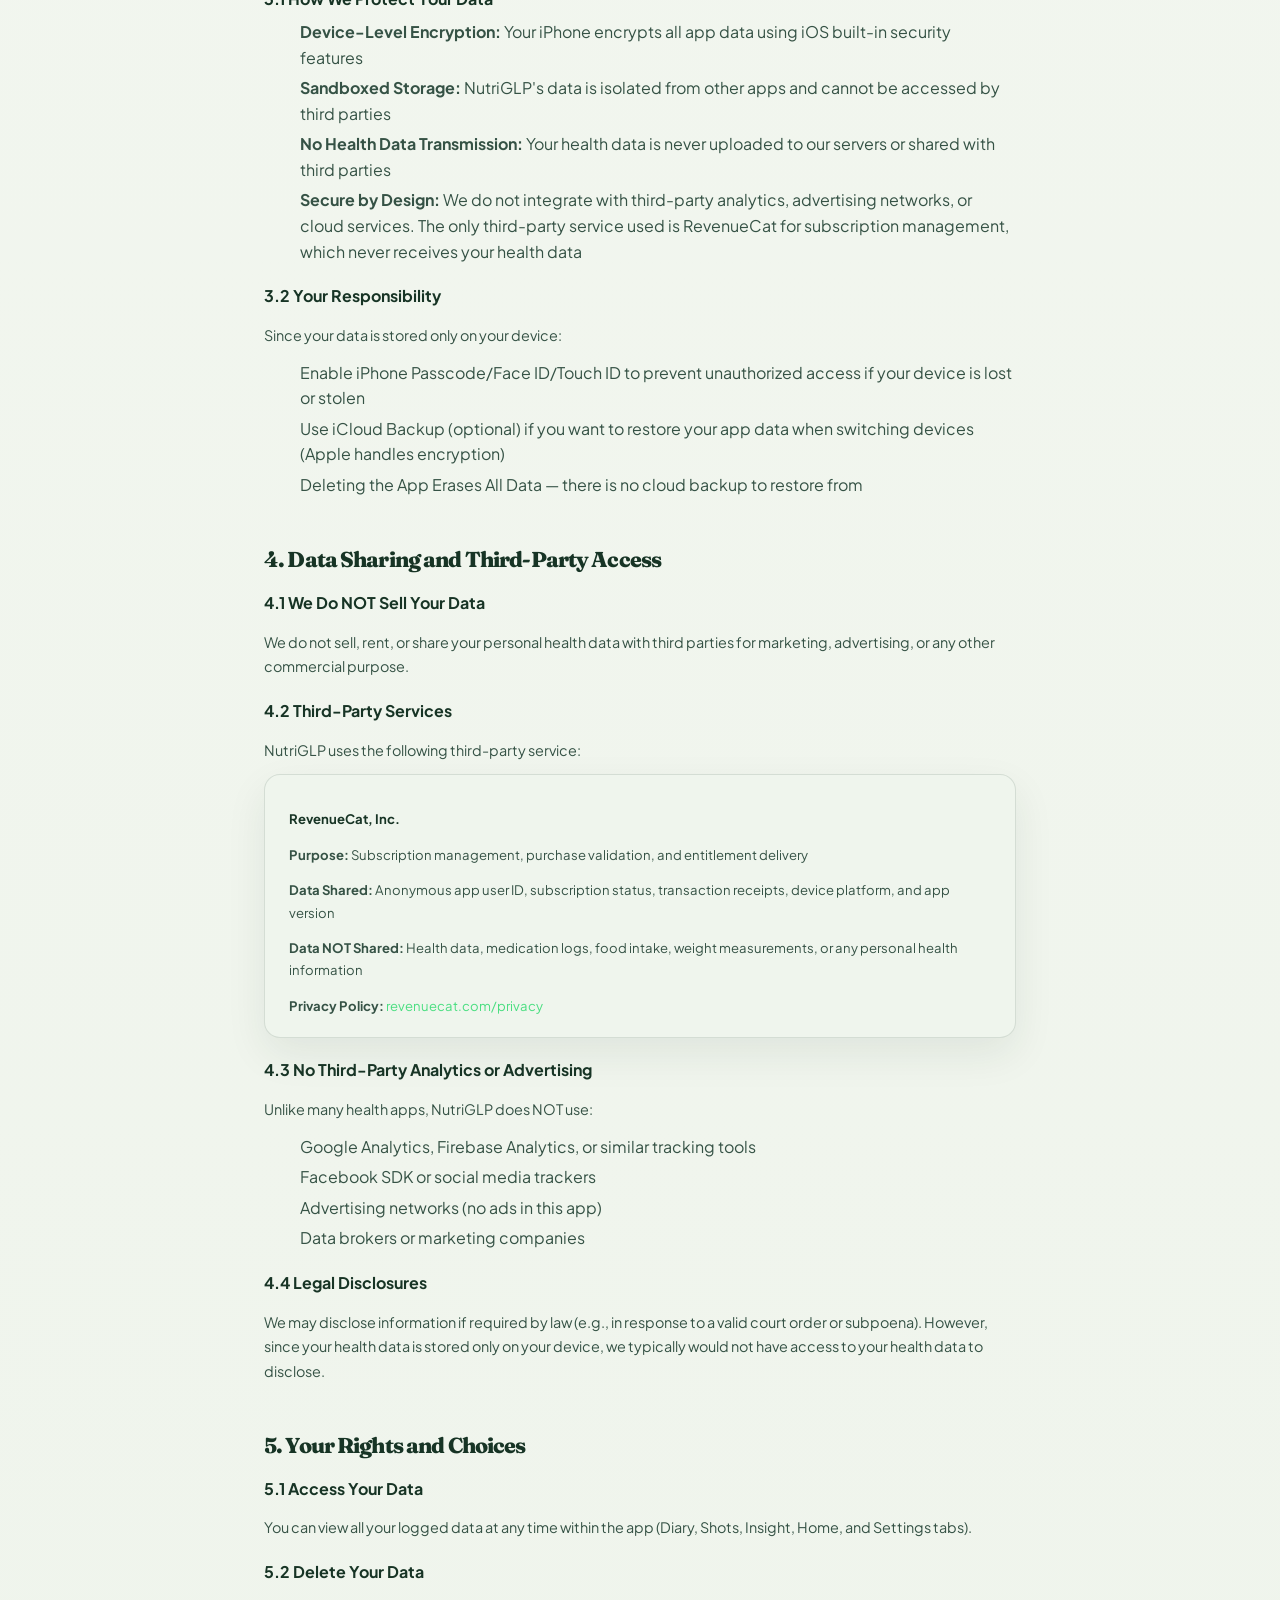
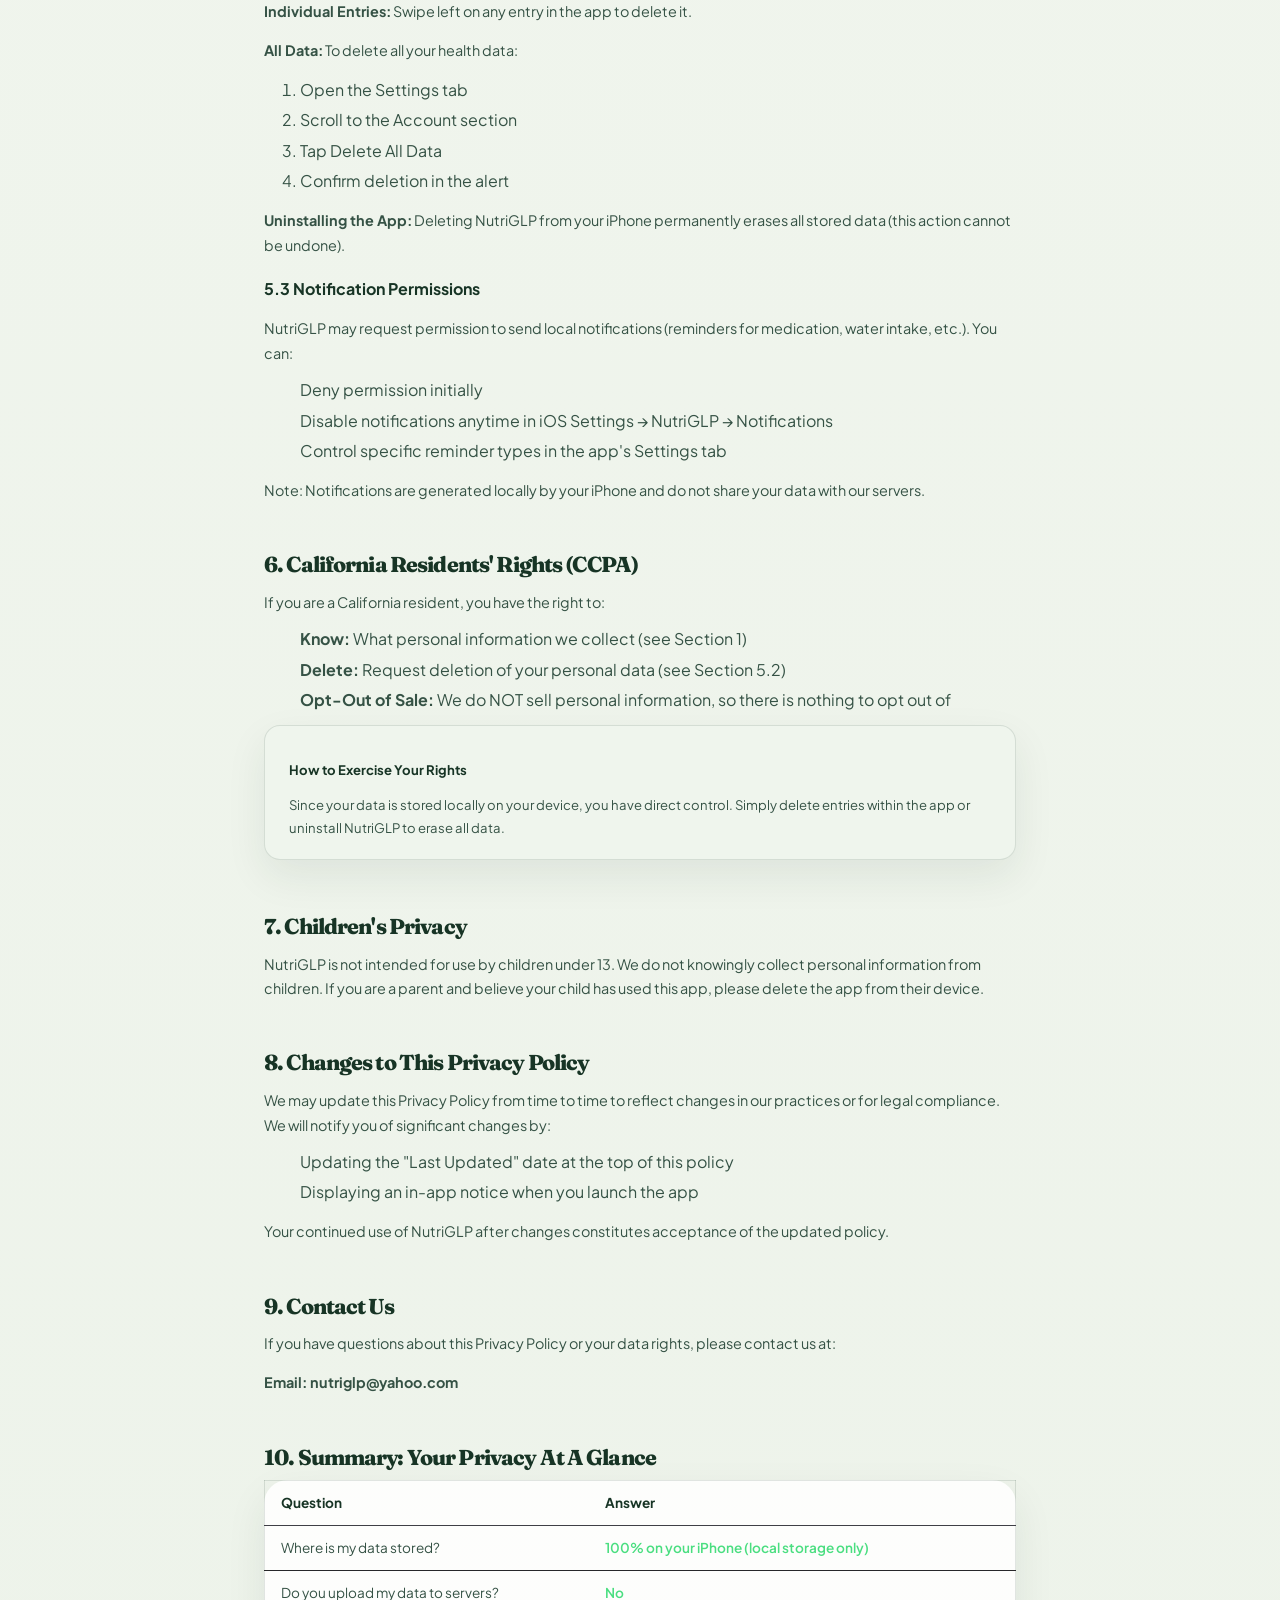
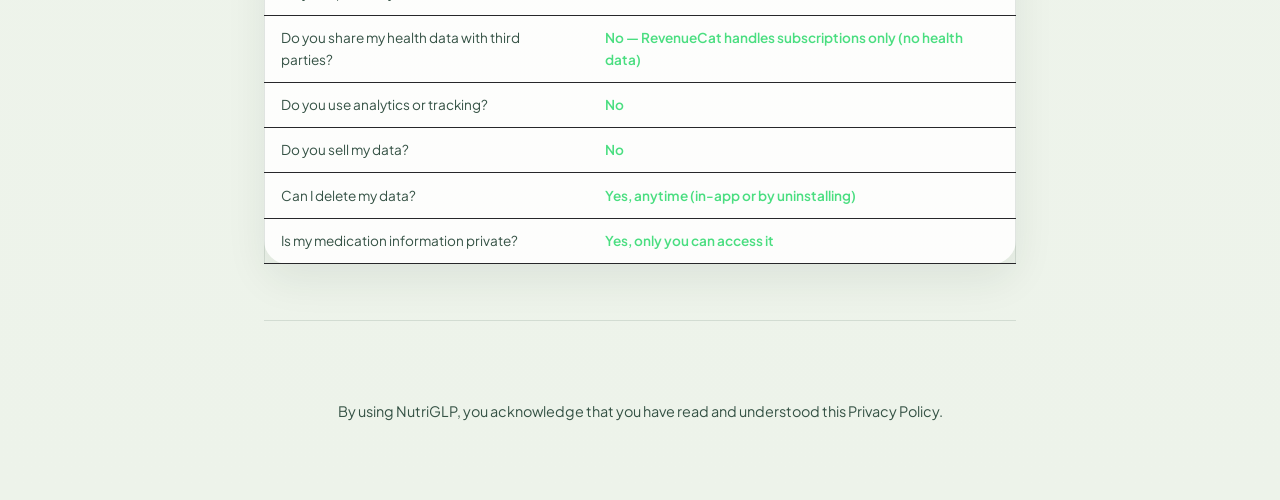
==== commit 64826bd4: "Redesign landing page and add CMS blog" ====
--- a/privacy.html
+++ b/privacy.html
@@ -9,8 +9,16 @@
     <link rel="icon" href="icon.png" type="image/png">
     <link rel="preconnect" href="https://fonts.googleapis.com">
     <link rel="preconnect" href="https://fonts.gstatic.com" crossorigin>
-    <link href="https://fonts.googleapis.com/css2?family=Inter:wght@400;500;600;700;800;900&display=swap"
+    <link
+        href="https://fonts.googleapis.com/css2?family=Fraunces:opsz,wght@9..144,600;9..144,700&family=Plus+Jakarta+Sans:wght@400;500;600;700;800&display=swap"
         rel="stylesheet">
+    <script>
+        (function () {
+            var savedTheme = localStorage.getItem('nutriglp-theme');
+            var theme = savedTheme === 'dark' ? 'dark' : 'light';
+            document.documentElement.dataset.theme = theme;
+        }());
+    </script>
     <link rel="stylesheet" href="styles.css">
     <style>
         .legal-page {
@@ -185,6 +193,52 @@
             padding-top: 1.5rem;
             font-size: 0.85rem;
         }
+
+        .legal-page h1,
+        .legal-content h2,
+        .legal-content h3,
+        .legal-callout-neutral .callout-title,
+        .legal-table th,
+        .legal-meta strong {
+            color: var(--heading);
+        }
+
+        .legal-meta,
+        .legal-content p,
+        .legal-content ul,
+        .legal-content ol,
+        .legal-content strong,
+        .legal-table td,
+        .legal-final {
+            color: var(--body);
+        }
+
+        .legal-callout-green {
+            background: color-mix(in srgb, var(--accent) 8%, var(--surface-solid));
+            border-color: color-mix(in srgb, var(--accent) 26%, var(--border));
+        }
+
+        .legal-callout-green .callout-title {
+            color: var(--accent);
+        }
+
+        .legal-callout-orange {
+            background: color-mix(in srgb, #d97706 8%, var(--surface-solid));
+            border-color: color-mix(in srgb, #d97706 26%, var(--border));
+        }
+
+        .legal-callout-orange .callout-title {
+            color: #d97706;
+        }
+
+        .legal-callout-neutral {
+            background: var(--surface-muted);
+            border-color: var(--border);
+        }
+
+        .legal-divider {
+            border-top-color: var(--border);
+        }
     </style>
 </head>
 
@@ -200,18 +254,19 @@
             <div class="nav-links">
                 <a href="index.html#features" class="nav-link">Features</a>
                 <a href="index.html#showcase" class="nav-link">App</a>
+                <a href="blog/index.html" class="nav-link">Blog</a>
                 <a href="index.html#faq" class="nav-link">FAQ</a>
             </div>
-            <a href="https://apps.apple.com/us/app/nutriglp/id6758135559" target="_blank" rel="noopener noreferrer"
-                class="nav-cta">
-                <svg width="18" height="18" viewBox="0 0 24 24" fill="none" stroke="currentColor" stroke-width="2.5"
-                    stroke-linecap="round" stroke-linejoin="round">
-                    <path d="M21 15v4a2 2 0 0 1-2 2H5a2 2 0 0 1-2-2v-4" />
-                    <polyline points="7 10 12 15 17 10" />
-                    <line x1="12" y1="15" x2="12" y2="3" />
-                </svg>
-                Download App
-            </a>
+            <div class="nav-actions">
+                <button class="theme-toggle" type="button" data-theme-toggle aria-label="Switch to dark mode"
+                    aria-pressed="false">
+                    <span class="theme-toggle-text">Dark mode</span>
+                </button>
+                <a href="https://apps.apple.com/us/app/nutriglp/id6758135559?ppid=825edaf9-1b0b-4919-ba0f-e0deb3c7c021"
+                    target="_blank" rel="noopener noreferrer" class="nav-cta">
+                    Download App
+                </a>
+            </div>
         </div>
     </nav>
 
@@ -545,6 +600,7 @@
         </div>
     </div>
 
+    <script src="script.js"></script>
 </body>
 
-</html>+</html>
--- a/styles.css
+++ b/styles.css
@@ -1,37 +1,57 @@
-/* =====================================================
-   NutriGLP Landing Page — Design System & Styles
-   Aesthetic: Dark health-tech, matching NutriGLPWEBSITE
-   ===================================================== */
-
-/* ---- CSS Custom Properties ---- */
 :root {
-    --bg: #000000;
-    --surface: #09090b;
-    --surface-hover: #18181b;
-    --border: #27272a;
-    --border-light: #3f3f46;
-    --green: #22C55E;
-    --green-dark: #16A34A;
-    --green-glow: rgba(34, 197, 94, 0.3);
-    --green-subtle: rgba(34, 197, 94, 0.05);
-    --green-border: rgba(34, 197, 94, 0.1);
-    --text: #ffffff;
-    --text-muted: #a1a1aa;
-    --text-dim: #71717a;
-    --text-dark: #52525b;
-    --radius-sm: 1rem;
-    --radius-md: 1.5rem;
-    --radius-lg: 2rem;
-    --radius-xl: 2.5rem;
-    --radius-2xl: 3rem;
-    --transition: 0.3s cubic-bezier(0.4, 0, 0.2, 1);
-    --font: 'Inter', -apple-system, BlinkMacSystemFont, 'Segoe UI', sans-serif;
-}
-
-/* ---- Reset & Base ---- */
-*, *::before, *::after {
-    margin: 0;
-    padding: 0;
+    color-scheme: light;
+    --font-body: "Plus Jakarta Sans", "Segoe UI", sans-serif;
+    --font-display: "Fraunces", Georgia, serif;
+    --page-bg: #f5f8f2;
+    --page-bg-strong: #edf3ea;
+    --surface: rgba(255, 255, 255, 0.88);
+    --surface-solid: #ffffff;
+    --surface-muted: #eff5ed;
+    --surface-contrast: #173425;
+    --surface-contrast-soft: #203f2f;
+    --border: rgba(23, 52, 37, 0.12);
+    --border-strong: rgba(23, 52, 37, 0.18);
+    --heading: #173425;
+    --body: #355245;
+    --muted: #698174;
+    --accent: #2d8a57;
+    --accent-strong: #1f6f45;
+    --accent-soft: rgba(45, 138, 87, 0.12);
+    --accent-glow: rgba(45, 138, 87, 0.22);
+    --shadow-soft: 0 16px 40px rgba(23, 52, 37, 0.08);
+    --shadow-strong: 0 28px 70px rgba(23, 52, 37, 0.12);
+    --radius-sm: 16px;
+    --radius-md: 24px;
+    --radius-lg: 32px;
+    --radius-pill: 999px;
+    --transition: 220ms ease;
+}
+
+:root[data-theme="dark"] {
+    color-scheme: dark;
+    --page-bg: #08150f;
+    --page-bg-strong: #0f2118;
+    --surface: rgba(12, 25, 19, 0.86);
+    --surface-solid: #102319;
+    --surface-muted: #12281e;
+    --surface-contrast: #ecf6ef;
+    --surface-contrast-soft: #d8e7dc;
+    --border: rgba(186, 216, 193, 0.12);
+    --border-strong: rgba(186, 216, 193, 0.22);
+    --heading: #eef7f1;
+    --body: #c1d3c7;
+    --muted: #9bb0a2;
+    --accent: #57d487;
+    --accent-strong: #7ce0a3;
+    --accent-soft: rgba(87, 212, 135, 0.14);
+    --accent-glow: rgba(87, 212, 135, 0.18);
+    --shadow-soft: 0 16px 40px rgba(0, 0, 0, 0.25);
+    --shadow-strong: 0 28px 70px rgba(0, 0, 0, 0.4);
+}
+
+*,
+*::before,
+*::after {
     box-sizing: border-box;
 }
 
@@ -42,58 +62,64 @@
 }
 
 body {
-    font-family: var(--font);
-    background: var(--bg);
-    color: var(--text);
+    margin: 0;
+    min-height: 100vh;
+    font-family: var(--font-body);
+    background:
+        radial-gradient(circle at top left, rgba(45, 138, 87, 0.14), transparent 28%),
+        radial-gradient(circle at top right, rgba(30, 111, 69, 0.08), transparent 22%),
+        linear-gradient(180deg, var(--page-bg), var(--page-bg-strong));
+    color: var(--body);
     line-height: 1.6;
     overflow-x: hidden;
 }
 
+body.menu-open {
+    overflow: hidden;
+}
+
 img {
+    display: block;
     max-width: 100%;
-    height: auto;
-    display: block;
 }
 
 a {
+    color: inherit;
     text-decoration: none;
-    color: inherit;
+}
+
+button,
+input,
+textarea,
+select {
+    font: inherit;
 }
 
 ul {
+    margin: 0;
+    padding: 0;
     list-style: none;
 }
 
-/* ---- Utilities ---- */
-.container {
-    max-width: 1200px;
+.container,
+.container-narrow {
+    width: min(1180px, calc(100vw - 32px));
     margin: 0 auto;
-    padding: 0 1.5rem;
 }
 
 .container-narrow {
-    max-width: 800px;
-    margin: 0 auto;
-    padding: 0 1.5rem;
+    width: min(860px, calc(100vw - 32px));
 }
 
 .text-green {
-    color: var(--green);
-}
-
-.gradient-text {
-    background: linear-gradient(135deg, #ffffff, #a1a1aa);
-    -webkit-background-clip: text;
-    -webkit-text-fill-color: transparent;
-    background-clip: text;
-}
-
-/* ---- Reveal Animations ---- */
+    color: var(--accent);
+}
+
 .reveal {
     opacity: 0;
-    transform: translateY(30px);
-    transition: opacity 0.8s cubic-bezier(0.16, 1, 0.3, 1),
-                transform 0.8s cubic-bezier(0.16, 1, 0.3, 1);
+    transform: translateY(24px);
+    transition: opacity 700ms cubic-bezier(0.16, 1, 0.3, 1),
+        transform 700ms cubic-bezier(0.16, 1, 0.3, 1);
 }
 
 .reveal.visible {
@@ -101,113 +127,175 @@
     transform: translateY(0);
 }
 
-/* ===================== NAVBAR ===================== */
+.btn-primary,
+.btn-secondary {
+    display: inline-flex;
+    align-items: center;
+    justify-content: center;
+    gap: 10px;
+    min-height: 52px;
+    padding: 0 22px;
+    border-radius: var(--radius-pill);
+    border: 1px solid transparent;
+    font-weight: 700;
+    transition: transform var(--transition), box-shadow var(--transition), border-color var(--transition),
+        background var(--transition), color var(--transition);
+}
+
+.btn-primary {
+    background: linear-gradient(135deg, var(--accent), var(--accent-strong));
+    color: #f7fff9;
+    box-shadow: 0 18px 38px var(--accent-glow);
+}
+
+.btn-primary:hover,
+.btn-secondary:hover,
+.nav-cta:hover,
+.theme-toggle:hover {
+    transform: translateY(-1px);
+}
+
+.btn-secondary {
+    background: var(--surface);
+    color: var(--heading);
+    border-color: var(--border);
+    box-shadow: var(--shadow-soft);
+}
+
+.btn-lg {
+    min-height: 58px;
+    padding: 0 26px;
+}
+
 .navbar {
-    position: fixed;
+    position: sticky;
     top: 0;
-    left: 0;
-    right: 0;
     z-index: 100;
-    background: rgba(24, 24, 27, 0.8);
-    backdrop-filter: blur(20px) saturate(180%);
-    -webkit-backdrop-filter: blur(20px) saturate(180%);
-    border-bottom: 1px solid rgba(255, 255, 255, 0.05);
-    transition: background var(--transition);
+    transition: padding var(--transition), background var(--transition), border-color var(--transition);
+    padding-top: 18px;
+}
+
+.navbar.is-scrolled {
+    padding-top: 10px;
 }
 
 .nav-container {
-    max-width: 1200px;
+    width: min(1180px, calc(100vw - 32px));
     margin: 0 auto;
-    padding: 0 1.5rem;
+    min-height: 76px;
+    padding: 14px 18px;
     display: flex;
     align-items: center;
     justify-content: space-between;
-    height: 72px;
-}
-
-.nav-logo {
-    display: flex;
-    align-items: center;
-    gap: 0.75rem;
+    gap: 18px;
+    border: 1px solid var(--border);
+    border-radius: var(--radius-pill);
+    background: var(--surface);
+    backdrop-filter: blur(18px) saturate(180%);
+    box-shadow: var(--shadow-soft);
+}
+
+.navbar.is-scrolled .nav-container {
+    background: color-mix(in srgb, var(--surface-solid) 92%, transparent);
+    border-color: var(--border-strong);
+}
+
+.nav-logo,
+.footer-logo {
+    display: inline-flex;
+    align-items: center;
+    gap: 12px;
+    flex-shrink: 0;
 }
 
 .nav-icon {
-    width: 40px;
-    height: 40px;
-    border-radius: 12px;
-    overflow: hidden;
-    box-shadow: 0 4px 20px var(--green-glow);
+    width: 42px;
+    height: 42px;
+    border-radius: 14px;
+    box-shadow: 0 12px 28px var(--accent-glow);
 }
 
 .nav-wordmark {
-    font-size: 1.35rem;
-    font-weight: 900;
+    font-size: 1.05rem;
+    font-weight: 800;
     letter-spacing: -0.04em;
+    color: var(--heading);
+}
+
+.nav-links,
+.nav-actions {
+    display: flex;
+    align-items: center;
+    gap: 14px;
 }
 
 .nav-links {
-    display: flex;
-    gap: 2.5rem;
+    gap: 18px;
 }
 
 .nav-link {
-    font-size: 0.8rem;
-    font-weight: 700;
-    text-transform: uppercase;
-    letter-spacing: 0.08em;
-    color: var(--text-dim);
+    font-size: 0.95rem;
+    font-weight: 600;
+    color: var(--muted);
     transition: color var(--transition);
 }
 
-.nav-link:hover {
-    color: var(--text);
-}
-
+.nav-link:hover,
+.footer-links a:hover {
+    color: var(--heading);
+}
+
+.theme-toggle,
 .nav-cta {
     display: inline-flex;
     align-items: center;
-    gap: 0.5rem;
-    background: #fff;
-    color: #000;
-    padding: 0.6rem 1.5rem;
-    border-radius: 999px;
-    font-size: 0.82rem;
-    font-weight: 800;
-    transition: all var(--transition);
-}
-
-.nav-cta:hover {
-    background: #e4e4e7;
-    transform: scale(1.04);
-}
-
-.nav-cta:active {
-    transform: scale(0.96);
-}
-
-/* Hamburger */
+    justify-content: center;
+    min-height: 46px;
+    padding: 0 16px;
+    border-radius: var(--radius-pill);
+    border: 1px solid var(--border);
+    background: var(--surface-solid);
+    color: var(--heading);
+    font-weight: 700;
+    cursor: pointer;
+    box-shadow: var(--shadow-soft);
+    transition: transform var(--transition), border-color var(--transition), background var(--transition);
+}
+
+.theme-toggle:hover {
+    border-color: color-mix(in srgb, var(--accent) 30%, var(--border));
+}
+
+.nav-cta {
+    background: var(--surface-contrast);
+    color: #f4faf6;
+    border-color: transparent;
+}
+
+.nav-mobile-actions {
+    display: none;
+}
+
 .hamburger {
     display: none;
     flex-direction: column;
     gap: 5px;
-    background: none;
-    border: none;
+    padding: 0;
+    border: 0;
+    background: transparent;
     cursor: pointer;
-    padding: 6px;
-    z-index: 110;
 }
 
 .hamburger span {
-    display: block;
     width: 24px;
     height: 2px;
-    background: var(--text);
-    border-radius: 2px;
-    transition: all var(--transition);
+    border-radius: 999px;
+    background: var(--heading);
+    transition: transform var(--transition), opacity var(--transition);
 }
 
 .hamburger.active span:nth-child(1) {
-    transform: rotate(45deg) translate(5px, 5px);
+    transform: translateY(7px) rotate(45deg);
 }
 
 .hamburger.active span:nth-child(2) {
@@ -215,421 +303,435 @@
 }
 
 .hamburger.active span:nth-child(3) {
-    transform: rotate(-45deg) translate(5px, -5px);
-}
-
-/* ===================== HERO ===================== */
+    transform: translateY(-7px) rotate(-45deg);
+}
+
 .hero {
     position: relative;
-    padding: 10rem 0 6rem;
-    overflow: hidden;
-    min-height: 90vh;
-    display: flex;
-    align-items: center;
+    padding: 58px 0 28px;
 }
 
 .hero-bg-orbs {
     position: absolute;
     inset: 0;
     pointer-events: none;
-    z-index: 0;
+    overflow: hidden;
 }
 
 .orb {
     position: absolute;
-    border-radius: 50%;
-    filter: blur(140px);
-    animation: orbPulse 8s ease-in-out infinite;
+    border-radius: 999px;
+    filter: blur(90px);
+    opacity: 0.75;
 }
 
 .orb-green {
-    top: -20%;
-    left: -10%;
-    width: 60%;
-    height: 60%;
-    background: rgba(22, 163, 74, 0.15);
-}
-
-.orb-dark {
-    bottom: -20%;
-    right: -10%;
-    width: 60%;
-    height: 60%;
-    background: rgba(39, 39, 42, 0.4);
-    animation-delay: 4s;
-}
-
-@keyframes orbPulse {
-    0%, 100% { opacity: 0.5; transform: scale(1); }
-    50% { opacity: 0.8; transform: scale(1.05); }
-}
-
-.hero-content {
+    width: 360px;
+    height: 360px;
+    left: -120px;
+    top: 60px;
+    background: rgba(45, 138, 87, 0.18);
+}
+
+.orb-warm {
+    width: 300px;
+    height: 300px;
+    right: -80px;
+    top: 160px;
+    background: rgba(189, 222, 196, 0.38);
+}
+
+:root[data-theme="dark"] .orb-warm {
+    background: rgba(87, 212, 135, 0.12);
+}
+
+.hero-grid {
     position: relative;
     z-index: 1;
-    text-align: center;
-}
-
-.hero-badge {
+    display: grid;
+    grid-template-columns: minmax(0, 1fr) minmax(340px, 480px);
+    gap: 40px;
+    align-items: center;
+}
+
+.hero-copy {
+    max-width: 640px;
+}
+
+.hero-badge,
+.section-badge {
     display: inline-flex;
     align-items: center;
-    padding: 0.5rem 1.25rem;
-    border-radius: 999px;
-    background: rgba(24, 24, 27, 0.8);
+    min-height: 34px;
+    padding: 0 14px;
+    border-radius: var(--radius-pill);
+    background: var(--accent-soft);
+    color: var(--accent-strong);
+    border: 1px solid color-mix(in srgb, var(--accent) 24%, transparent);
+    font-size: 0.74rem;
+    font-weight: 800;
+    letter-spacing: 0.08em;
+    text-transform: uppercase;
+}
+
+.hero-title,
+.section-title,
+.cta-title,
+.legal-page h1,
+.legal-content h2 {
+    color: var(--heading);
+    font-family: var(--font-display);
+    font-weight: 700;
+    letter-spacing: -0.04em;
+    line-height: 0.98;
+}
+
+.hero-title {
+    margin: 20px 0 18px;
+    font-size: clamp(3rem, 6vw, 5.4rem);
+    max-width: 11ch;
+}
+
+.hero-title-accent {
+    display: block;
+    margin-top: 0.2em;
+    color: var(--accent);
+}
+
+.hero-subtitle,
+.section-subtitle,
+.cta-subtitle,
+.footer-desc,
+.faq-answer p,
+.step-desc,
+.feature-list li {
+    color: var(--body);
+    font-size: 1.02rem;
+}
+
+.hero-subtitle {
+    max-width: 60ch;
+    margin: 0 0 28px;
+}
+
+.hero-actions {
+    display: flex;
+    flex-wrap: wrap;
+    gap: 14px;
+    margin-bottom: 28px;
+}
+
+.hero-stats {
+    display: grid;
+    grid-template-columns: repeat(3, minmax(0, 1fr));
+    gap: 14px;
+    margin-bottom: 20px;
+}
+
+.hero-stat {
+    padding: 18px;
+    border-radius: var(--radius-md);
+    background: var(--surface);
     border: 1px solid var(--border);
-    color: var(--green);
-    font-size: 0.7rem;
+    box-shadow: var(--shadow-soft);
+}
+
+.hero-stat-value {
+    display: block;
+    margin-bottom: 4px;
+    color: var(--heading);
+    font-size: 1.05rem;
     font-weight: 800;
+}
+
+.hero-stat-label {
+    color: var(--muted);
+    font-size: 0.9rem;
+}
+
+.hero-brands {
+    display: flex;
+    flex-wrap: wrap;
+    gap: 18px;
+    color: var(--muted);
+    font-size: 0.92rem;
+    font-weight: 700;
+}
+
+.hero-visual {
+    position: relative;
+}
+
+.hero-panel,
+.feature-card,
+.step-card,
+.faq-item,
+.cta-card,
+.footer-disclaimer,
+.blog-card,
+.featured-post {
+    border-radius: var(--radius-lg);
+    background: var(--surface);
+    border: 1px solid var(--border);
+    box-shadow: var(--shadow-soft);
+}
+
+.hero-panel {
+    padding: 26px;
+}
+
+.hero-panel-copy h2 {
+    margin: 10px 0 10px;
+    color: var(--heading);
+    font-size: clamp(1.8rem, 3vw, 2.45rem);
+    line-height: 1.04;
+    letter-spacing: -0.04em;
+}
+
+.hero-panel-copy p,
+.hero-note span,
+.blog-preview-note,
+.footer-disclaimer,
+.proof-label,
+.phone-label,
+.gallery-caption {
+    color: var(--muted);
+}
+
+.panel-eyebrow {
+    display: inline-flex;
+    color: var(--accent);
+    font-size: 0.78rem;
+    font-weight: 800;
+    letter-spacing: 0.1em;
     text-transform: uppercase;
-    letter-spacing: 0.12em;
-    margin-bottom: 2.5rem;
-    box-shadow: 0 10px 40px rgba(0, 0, 0, 0.4);
-}
-
-.hero-title {
-    font-size: clamp(2.8rem, 7vw, 6rem);
-    font-weight: 900;
-    line-height: 0.92;
-    letter-spacing: -0.04em;
-    margin-bottom: 1.5rem;
-    background: linear-gradient(135deg, #ffffff 30%, #a1a1aa);
-    -webkit-background-clip: text;
-    -webkit-text-fill-color: transparent;
-    background-clip: text;
-}
-
-.hero-title .text-green {
-    -webkit-text-fill-color: var(--green);
-}
-
-.hero-subtitle {
-    max-width: 700px;
-    margin: 0 auto 2.5rem;
-    font-size: clamp(1rem, 2vw, 1.3rem);
-    color: var(--text-dim);
-    font-weight: 500;
-    line-height: 1.7;
-}
-
-.hero-actions {
-    display: flex;
-    justify-content: center;
-    gap: 1rem;
-    margin-bottom: 3.5rem;
-}
-
-.hero-brands {
-    display: flex;
-    flex-wrap: wrap;
-    gap: 2.5rem;
-    justify-content: center;
-    opacity: 0.25;
-}
-
-.hero-brands span {
-    font-size: 1rem;
-    font-weight: 900;
-    letter-spacing: 0.12em;
-    text-transform: uppercase;
-    font-style: italic;
-}
-
-/* Buttons */
-.btn-primary {
-    display: inline-flex;
-    align-items: center;
-    gap: 0.75rem;
-    background: var(--green);
-    color: #fff;
-    padding: 1rem 2rem;
+}
+
+.hero-device-stack {
+    position: relative;
+    min-height: 360px;
+    margin: 22px 0 20px;
+}
+
+.hero-device {
+    position: absolute;
+    overflow: hidden;
+    border-radius: 28px;
+    border: 1px solid var(--border-strong);
+    background: var(--surface-solid);
+    box-shadow: var(--shadow-strong);
+}
+
+.hero-device img,
+.phone-frame img,
+.gallery-phone img {
+    width: 100%;
+    height: 100%;
+    object-fit: cover;
+}
+
+.hero-device-front {
+    inset: 44px 70px 0 70px;
+    z-index: 2;
+}
+
+.hero-device-back {
+    width: 160px;
+    height: 300px;
+    left: 0;
+    top: 20px;
+    transform: rotate(-8deg);
+}
+
+.hero-device-side {
+    width: 150px;
+    height: 280px;
+    right: 4px;
+    bottom: 12px;
+    transform: rotate(10deg);
+}
+
+.hero-note {
+    display: flex;
+    flex-direction: column;
+    gap: 4px;
+    padding: 18px;
     border-radius: var(--radius-md);
-    font-weight: 900;
-    font-size: 1rem;
-    transition: all var(--transition);
-    box-shadow: 0 10px 40px var(--green-glow);
-    border: none;
-    cursor: pointer;
-}
-
-.btn-primary:hover {
-    background: var(--green-dark);
-    transform: translateY(-2px);
-    box-shadow: 0 15px 50px var(--green-glow);
-}
-
-.btn-primary:active {
-    transform: translateY(0) scale(0.98);
-}
-
-.btn-lg {
-    padding: 1.2rem 2.5rem;
-    font-size: 1.1rem;
-    border-radius: var(--radius-lg);
-}
-
-/* ===================== SECTION SHARED ===================== */
+    background: var(--surface-muted);
+    border: 1px solid var(--border);
+}
+
+.hero-note strong,
+.feature-title,
+.step-title,
+.faq-question,
+.proof-value,
+.footer-heading {
+    color: var(--heading);
+}
+
+.proof-strip,
+.gallery,
+.faq {
+    padding: 28px 0;
+}
+
+.proof-grid {
+    display: grid;
+    grid-template-columns: repeat(4, minmax(0, 1fr));
+    gap: 16px;
+}
+
+.proof-item {
+    padding: 22px;
+    border-radius: var(--radius-md);
+    background: var(--surface);
+    border: 1px solid var(--border);
+    box-shadow: var(--shadow-soft);
+}
+
+.proof-value {
+    display: block;
+    font-size: 1.05rem;
+    font-weight: 800;
+    margin-bottom: 4px;
+}
+
+.proof-label,
+.phone-label,
+.gallery-caption,
+.footer-heading,
+.cta-note {
+    font-size: 0.88rem;
+}
+
+.showcase,
+.features,
+.how-it-works,
+.blog-preview,
+.final-cta {
+    padding: 62px 0;
+}
+
 .section-header {
     text-align: center;
-    margin-bottom: 3.5rem;
-}
-
-.section-badge {
-    display: inline-flex;
-    padding: 0.4rem 1.1rem;
-    border-radius: 999px;
-    background: rgba(24, 24, 27, 0.8);
-    border: 1px solid var(--border);
-    color: var(--green);
-    font-size: 0.68rem;
-    font-weight: 800;
-    text-transform: uppercase;
-    letter-spacing: 0.12em;
-    margin-bottom: 1.5rem;
+    max-width: 760px;
+    margin: 0 auto 36px;
 }
 
 .section-title {
-    font-size: clamp(2rem, 5vw, 3.5rem);
-    font-weight: 900;
-    letter-spacing: -0.04em;
-    margin-bottom: 0.75rem;
+    margin: 14px 0 12px;
+    font-size: clamp(2.2rem, 5vw, 4rem);
 }
 
 .section-subtitle {
-    color: var(--text-dim);
-    font-size: 0.78rem;
-    text-transform: uppercase;
-    letter-spacing: 0.12em;
-    font-weight: 700;
-    max-width: 600px;
     margin: 0 auto;
-}
-
-/* ===================== APP SHOWCASE ===================== */
-.showcase {
-    padding: 5rem 0;
-    background: var(--bg);
-    border-top: 1px solid var(--border);
+    max-width: 62ch;
 }
 
 .showcase-phones {
     display: flex;
+    align-items: flex-end;
     justify-content: center;
-    align-items: flex-end;
-    gap: 2rem;
-    perspective: 1200px;
+    gap: 24px;
 }
 
 .phone-wrapper {
     display: flex;
     flex-direction: column;
     align-items: center;
-    gap: 1.2rem;
+    gap: 14px;
 }
 
 .phone-frame {
-    width: 240px;
-    border-radius: 2rem;
+    width: 250px;
     overflow: hidden;
-    border: 3px solid var(--border);
-    box-shadow: 0 20px 60px rgba(0, 0, 0, 0.6),
-                0 0 40px var(--green-subtle);
-    transition: all 0.5s cubic-bezier(0.16, 1, 0.3, 1);
-    background: var(--surface);
-}
-
-.phone-frame img {
-    width: 100%;
-    height: auto;
-    display: block;
+    border-radius: 30px;
+    border: 1px solid var(--border-strong);
+    background: var(--surface-solid);
+    box-shadow: var(--shadow-strong);
 }
 
 .phone-center .phone-frame {
-    width: 280px;
-    border-color: var(--green);
-    box-shadow: 0 25px 80px rgba(0, 0, 0, 0.7),
-                0 0 60px rgba(34, 197, 94, 0.15);
+    width: 300px;
 }
 
 .phone-side {
-    opacity: 0.75;
-    transform: scale(0.9);
-}
-
-.phone-side:hover {
-    opacity: 1;
-    transform: scale(0.95);
-}
-
-.phone-center:hover .phone-frame {
-    box-shadow: 0 30px 90px rgba(0, 0, 0, 0.7),
-                0 0 80px rgba(34, 197, 94, 0.25);
-}
-
-.phone-label {
-    font-size: 0.72rem;
-    font-weight: 800;
-    text-transform: uppercase;
-    letter-spacing: 0.12em;
-    color: var(--text-dim);
-}
-
-/* ===================== FEATURES ===================== */
-.features {
-    padding: 5rem 0;
-    background: var(--bg);
-    border-top: 1px solid var(--border);
-    border-bottom: 1px solid var(--border);
+    transform: translateY(18px);
 }
 
 .features-grid {
     display: grid;
-    grid-template-columns: repeat(4, 1fr);
-    gap: 1.5rem;
-}
-
-.feature-card {
-    padding: 2rem;
-    background: var(--surface);
-    border-radius: var(--radius-xl);
-    border: 1px solid var(--border);
-    transition: all 0.5s cubic-bezier(0.16, 1, 0.3, 1);
-}
-
-.feature-card:hover {
-    border-color: rgba(34, 197, 94, 0.3);
+    grid-template-columns: repeat(3, minmax(0, 1fr));
+    gap: 18px;
+}
+
+.feature-card,
+.step-card {
+    padding: 26px;
 }
 
 .feature-icon {
-    width: 64px;
-    height: 64px;
-    border-radius: var(--radius-md);
-    display: flex;
+    display: inline-flex;
     align-items: center;
     justify-content: center;
-    background: var(--green-subtle);
-    border: 1px solid var(--green-border);
-    color: var(--green);
-    margin-bottom: 1.5rem;
-    transition: background var(--transition);
-}
-
-.feature-card:hover .feature-icon {
-    background: rgba(34, 197, 94, 0.1);
-}
-
-.feature-title {
-    font-size: 1.25rem;
-    font-weight: 900;
-    letter-spacing: -0.02em;
-    margin-bottom: 1rem;
+    width: 54px;
+    height: 54px;
+    border-radius: 18px;
+    background: var(--accent-soft);
+    color: var(--accent);
+    margin-bottom: 18px;
+}
+
+.feature-title,
+.step-title,
+.cta-title {
+    margin: 0 0 12px;
+    font-size: 1.5rem;
+    font-weight: 700;
+    letter-spacing: -0.03em;
 }
 
 .feature-list {
-    display: flex;
-    flex-direction: column;
-    gap: 0.7rem;
+    display: grid;
+    gap: 10px;
 }
 
 .feature-list li {
-    display: flex;
-    align-items: flex-start;
-    gap: 0.65rem;
-    font-size: 0.82rem;
-    color: var(--text-dim);
-    font-weight: 500;
-    line-height: 1.5;
+    position: relative;
+    padding-left: 16px;
 }
 
 .feature-list li::before {
-    content: '';
+    content: "";
+    position: absolute;
+    left: 0;
+    top: 0.7em;
     width: 6px;
     height: 6px;
-    border-radius: 50%;
-    background: var(--green);
-    flex-shrink: 0;
-    margin-top: 0.45rem;
-}
-
-/* ===================== HOW IT WORKS ===================== */
-.how-it-works {
-    padding: 5rem 0;
-    background: var(--bg);
-    border-bottom: 1px solid var(--border);
+    border-radius: 999px;
+    background: var(--accent);
 }
 
 .steps-grid {
     display: grid;
-    grid-template-columns: repeat(4, 1fr);
-    gap: 1.5rem;
-}
-
-.step-card {
-    background: var(--surface);
-    border-radius: var(--radius-xl);
-    border: 1px solid var(--border);
-    padding: 2rem;
-    transition: all 0.5s cubic-bezier(0.16, 1, 0.3, 1);
-}
-
-.step-card:hover {
-    border-color: rgba(34, 197, 94, 0.3);
+    grid-template-columns: repeat(4, minmax(0, 1fr));
+    gap: 18px;
 }
 
 .step-number {
-    font-size: 3rem;
-    font-weight: 900;
-    color: rgba(39, 39, 42, 0.6);
-    line-height: 1;
-    margin-bottom: 1rem;
-}
-
-.step-icon-wrap {
-    width: 52px;
-    height: 52px;
-    border-radius: var(--radius-md);
-    display: flex;
-    align-items: center;
-    justify-content: center;
-    background: rgba(34, 197, 94, 0.08);
-    border: 1px solid rgba(34, 197, 94, 0.15);
-    color: var(--green);
-    margin-bottom: 1.2rem;
-    transition: background var(--transition);
-}
-
-.step-card:hover .step-icon-wrap {
-    background: rgba(34, 197, 94, 0.15);
-}
-
-.step-title {
-    font-size: 1.25rem;
-    font-weight: 900;
+    color: color-mix(in srgb, var(--accent) 50%, var(--heading));
+    font-size: 0.88rem;
+    font-weight: 800;
+    letter-spacing: 0.08em;
     text-transform: uppercase;
-    letter-spacing: -0.02em;
-    margin-bottom: 0.6rem;
-}
-
-.step-desc {
-    font-size: 0.82rem;
-    color: var(--text-dim);
-    font-weight: 500;
-    line-height: 1.6;
-}
-
-/* ===================== SCREENSHOTS GALLERY ===================== */
-.gallery {
-    padding: 5rem 0;
-    background: var(--surface);
-    border-bottom: 1px solid var(--border);
-    overflow: hidden;
+    margin-bottom: 18px;
 }
 
 .gallery-scroll {
     overflow-x: auto;
-    overflow-y: hidden;
-    -webkit-overflow-scrolling: touch;
+    padding-bottom: 10px;
     scrollbar-width: none;
-    padding-bottom: 1rem;
 }
 
 .gallery-scroll::-webkit-scrollbar {
@@ -638,455 +740,455 @@
 
 .gallery-track {
     display: flex;
-    gap: 1.5rem;
-    padding: 0 1.5rem;
+    gap: 18px;
     min-width: max-content;
 }
 
 .gallery-item {
     display: flex;
     flex-direction: column;
-    align-items: center;
-    gap: 1rem;
+    gap: 12px;
+    align-items: center;
+}
+
+.gallery-phone {
+    width: 210px;
+    overflow: hidden;
+    border-radius: 26px;
+    border: 1px solid var(--border-strong);
+    background: var(--surface-solid);
+    box-shadow: var(--shadow-soft);
+}
+
+.blog-preview-grid {
+    display: grid;
+    grid-template-columns: repeat(3, minmax(0, 1fr));
+    gap: 18px;
+}
+
+.blog-card {
+    display: flex;
+    flex-direction: column;
+    padding: 22px;
+    min-height: 220px;
+}
+
+.blog-card-placeholder {
+    align-items: center;
+    justify-content: center;
+    text-align: center;
+}
+
+.blog-meta {
+    display: flex;
+    flex-wrap: wrap;
+    gap: 10px;
+    margin-bottom: 12px;
+    color: var(--accent);
+    font-size: 0.82rem;
+    font-weight: 700;
+}
+
+.blog-card-title {
+    margin: 0 0 10px;
+    color: var(--heading);
+    font-size: 1.35rem;
+    font-weight: 700;
+    letter-spacing: -0.03em;
+}
+
+.blog-card p {
+    margin: 0 0 18px;
+}
+
+.blog-card-link {
+    margin-top: auto;
+    color: var(--heading);
+    font-weight: 700;
+}
+
+.blog-preview-footer {
+    margin-top: 28px;
+    display: flex;
+    align-items: center;
+    justify-content: space-between;
+    gap: 18px;
+}
+
+.faq-list {
+    display: grid;
+    gap: 14px;
+}
+
+.faq-item {
+    overflow: hidden;
+}
+
+.faq-question {
+    width: 100%;
+    display: flex;
+    align-items: center;
+    justify-content: space-between;
+    gap: 16px;
+    padding: 22px 24px;
+    background: transparent;
+    border: 0;
+    font-size: 1rem;
+    font-weight: 700;
+    cursor: pointer;
+    text-align: left;
+}
+
+.faq-toggle {
+    width: 38px;
+    height: 38px;
+    display: inline-flex;
+    align-items: center;
+    justify-content: center;
+    border-radius: 999px;
+    background: var(--surface-muted);
+    border: 1px solid var(--border);
+    color: var(--accent);
     flex-shrink: 0;
 }
 
-.gallery-phone {
-    width: 200px;
-    border-radius: 1.5rem;
+.faq-answer {
+    max-height: 0;
     overflow: hidden;
-    border: 2px solid var(--border);
-    background: var(--bg);
-    transition: all 0.4s cubic-bezier(0.16, 1, 0.3, 1);
-    box-shadow: 0 10px 40px rgba(0, 0, 0, 0.4);
-}
-
-.gallery-phone:hover {
-    border-color: rgba(34, 197, 94, 0.4);
-    transform: translateY(-8px) scale(1.02);
-    box-shadow: 0 20px 60px rgba(0, 0, 0, 0.5),
-                0 0 30px rgba(34, 197, 94, 0.1);
-}
-
-.gallery-phone img {
-    width: 100%;
-    height: auto;
-}
-
-.gallery-caption {
-    font-size: 0.68rem;
+    opacity: 0;
+    transition: max-height 300ms ease, opacity 220ms ease;
+}
+
+.faq-item.open .faq-answer {
+    max-height: 240px;
+    opacity: 1;
+}
+
+.faq-answer p {
+    padding: 0 24px 22px;
+    margin: 0;
+}
+
+.cta-card {
+    display: flex;
+    align-items: center;
+    justify-content: space-between;
+    gap: 28px;
+    padding: 36px;
+}
+
+.cta-copy {
+    max-width: 660px;
+}
+
+.cta-title {
+    font-size: clamp(2rem, 4vw, 3.4rem);
+}
+
+.cta-subtitle {
+    margin: 0;
+}
+
+.cta-actions {
+    display: flex;
+    flex-direction: column;
+    gap: 12px;
+    align-items: stretch;
+    min-width: 220px;
+}
+
+.cta-note {
+    margin: 14px 0 0;
+}
+
+.footer {
+    padding: 0 0 36px;
+}
+
+.footer-top {
+    display: grid;
+    grid-template-columns: minmax(0, 1.4fr) repeat(2, minmax(0, 0.7fr));
+    gap: 28px;
+    padding: 24px 0;
+}
+
+.footer-heading {
+    margin: 0 0 14px;
+    font-size: 0.92rem;
     font-weight: 800;
-    text-transform: uppercase;
-    letter-spacing: 0.1em;
-    color: var(--text-dark);
-}
-
-/* ===================== SOCIAL PROOF STRIP ===================== */
-.proof-strip {
-    padding: 4rem 0;
-    background: var(--bg);
-    border-top: 1px solid var(--border);
-    border-bottom: 1px solid var(--border);
-}
-
-.proof-grid {
-    display: flex;
-    justify-content: center;
-    align-items: center;
-    gap: 3rem;
-    flex-wrap: wrap;
-}
-
-.proof-item {
+}
+
+.footer-links {
+    display: grid;
+    gap: 10px;
+}
+
+.footer-links a {
+    color: var(--muted);
+}
+
+.footer-desc {
+    margin: 0;
+    max-width: 46ch;
+}
+
+.footer-disclaimer {
+    padding: 20px 22px;
+    margin-bottom: 22px;
+    font-size: 0.92rem;
+}
+
+.footer-bottom {
+    text-align: center;
+    color: var(--muted);
+    font-size: 0.86rem;
+}
+
+.legal-page {
+    max-width: 860px;
+    margin: 0 auto;
+    padding: 60px 16px 80px;
+}
+
+.legal-meta,
+.legal-content p,
+.legal-content ul,
+.legal-content ol,
+.legal-table td,
+.legal-final,
+.legal-final-sub {
+    color: var(--body);
+}
+
+.legal-content {
     display: flex;
     flex-direction: column;
-    align-items: center;
-    gap: 0.35rem;
-    text-align: center;
-}
-
-.proof-value {
-    font-size: 1.8rem;
-    font-weight: 900;
-    letter-spacing: -0.03em;
-}
-
-.proof-label {
-    font-size: 0.68rem;
-    font-weight: 700;
-    text-transform: uppercase;
-    letter-spacing: 0.1em;
-    color: var(--text-dark);
-}
-
-.proof-divider {
-    width: 1px;
-    height: 48px;
-    background: var(--border);
-}
-
-/* ===================== FAQ ===================== */
-.faq {
-    padding: 5rem 0;
-    background: var(--surface);
-}
-
-.faq-list {
-    display: flex;
-    flex-direction: column;
-    gap: 0.75rem;
-}
-
-.faq-item {
-    background: var(--surface);
+    gap: 28px;
+}
+
+.legal-content h2 {
+    margin: 0 0 12px;
+    font-size: 2rem;
+}
+
+.legal-content h3 {
+    margin: 18px 0 8px;
+    color: var(--heading);
+    font-size: 1.12rem;
+}
+
+.legal-content p,
+.legal-content li {
+    font-size: 1rem;
+    line-height: 1.7;
+}
+
+.legal-content ul,
+.legal-content ol {
+    display: grid;
+    gap: 8px;
+    padding-left: 20px;
+}
+
+.legal-callout,
+.legal-table {
     border-radius: var(--radius-md);
     border: 1px solid var(--border);
-    overflow: hidden;
-    transition: border-color var(--transition);
-}
-
-.faq-item:hover {
-    border-color: rgba(34, 197, 94, 0.3);
-}
-
-.faq-question {
+    background: var(--surface);
+    box-shadow: var(--shadow-soft);
+}
+
+.legal-callout {
+    padding: 20px;
+}
+
+.legal-callout-green {
+    background: color-mix(in srgb, var(--accent) 8%, var(--surface-solid));
+}
+
+.legal-callout-orange,
+.legal-callout-red {
+    background: color-mix(in srgb, #d97706 8%, var(--surface-solid));
+}
+
+.legal-callout-neutral {
+    background: var(--surface-muted);
+}
+
+.callout-title {
+    color: var(--heading);
+}
+
+.legal-table {
     width: 100%;
-    display: flex;
-    align-items: center;
-    justify-content: space-between;
-    padding: 1.25rem 1.5rem;
-    background: none;
-    border: none;
-    color: var(--text);
-    font-family: var(--font);
-    font-size: 0.95rem;
-    font-weight: 900;
-    text-transform: uppercase;
-    letter-spacing: -0.01em;
-    cursor: pointer;
+    border-collapse: collapse;
+}
+
+.legal-table th,
+.legal-table td {
+    padding: 14px 16px;
     text-align: left;
-    gap: 1rem;
-}
-
-.faq-toggle {
-    width: 36px;
-    height: 36px;
-    border-radius: 50%;
-    background: rgba(24, 24, 27, 0.8);
-    border: 1px solid var(--border);
-    display: flex;
-    align-items: center;
-    justify-content: center;
-    flex-shrink: 0;
-    transition: all var(--transition);
-}
-
-.faq-icon {
-    font-size: 1.2rem;
-    font-weight: 600;
-    color: var(--text-dim);
-    transition: color var(--transition);
-    line-height: 1;
-}
-
-.faq-item.open .faq-icon {
-    color: var(--green);
-}
-
-.faq-answer {
-    max-height: 0;
-    opacity: 0;
-    overflow: hidden;
-    transition: max-height 0.4s cubic-bezier(0.16, 1, 0.3, 1),
-                opacity 0.3s ease;
-}
-
-.faq-item.open .faq-answer {
-    max-height: 300px;
-    opacity: 1;
-}
-
-.faq-answer p {
-    padding: 0 1.5rem 1.25rem;
-    color: var(--text-muted);
-    font-weight: 500;
-    line-height: 1.7;
-    font-size: 0.9rem;
-}
-
-/* ===================== FINAL CTA ===================== */
-.final-cta {
-    padding: 5rem 0;
-    background: var(--bg);
-}
-
-.cta-card {
-    position: relative;
-    text-align: center;
-    padding: 4rem 2rem;
-    background: var(--surface);
-    border-radius: var(--radius-2xl);
-    border: 1px solid var(--border);
-    overflow: hidden;
-}
-
-.cta-glow {
-    position: absolute;
-    top: -50%;
-    left: 50%;
-    transform: translateX(-50%);
-    width: 400px;
-    height: 400px;
-    background: radial-gradient(circle, rgba(34, 197, 94, 0.12) 0%, transparent 70%);
-    pointer-events: none;
-}
-
-.cta-title {
-    font-size: clamp(1.8rem, 4vw, 2.8rem);
-    font-weight: 900;
-    letter-spacing: -0.04em;
-    margin-bottom: 0.75rem;
-    position: relative;
-}
-
-.cta-subtitle {
-    color: var(--text-dim);
-    font-weight: 500;
-    max-width: 500px;
-    margin: 0 auto 2rem;
-    font-size: 1rem;
-    position: relative;
-}
-
-.cta-note {
-    margin-top: 1.2rem;
-    font-size: 0.68rem;
-    color: var(--text-dark);
+    border-bottom: 1px solid var(--border);
+}
+
+.legal-table th {
+    color: var(--heading);
+}
+
+.legal-table .green {
+    color: var(--accent);
     font-weight: 700;
-    text-transform: uppercase;
-    letter-spacing: 0.12em;
-    position: relative;
-}
-
-/* ===================== FOOTER ===================== */
-.footer {
-    background: var(--bg);
-    padding: 4rem 0 3rem;
-    border-top: 1px solid var(--border);
-}
-
-.footer-top {
-    display: grid;
-    grid-template-columns: 2fr 1fr 1fr;
-    gap: 3rem;
-    margin-bottom: 3rem;
-}
-
-.footer-logo {
-    display: flex;
-    align-items: center;
-    gap: 0.75rem;
-    margin-bottom: 1.2rem;
-}
-
-.footer-desc {
-    color: var(--text-dim);
-    font-size: 0.9rem;
-    font-weight: 500;
-    max-width: 360px;
-    line-height: 1.7;
-}
-
-.footer-heading {
-    font-size: 0.65rem;
-    font-weight: 900;
-    text-transform: uppercase;
-    letter-spacing: 0.15em;
-    color: var(--text-muted);
-    margin-bottom: 1.2rem;
-}
-
-.footer-links {
-    display: flex;
-    flex-direction: column;
-    gap: 0.9rem;
-}
-
-.footer-links a {
-    font-size: 0.85rem;
-    color: var(--text-dim);
-    font-weight: 600;
-    transition: color var(--transition);
-}
-
-.footer-links a:hover {
-    color: var(--green);
-}
-
-.footer-disclaimer {
-    background: var(--surface);
-    border: 1px solid var(--border);
-    border-radius: var(--radius-lg);
-    padding: 1.5rem 2rem;
-    margin-bottom: 2.5rem;
-    font-size: 0.72rem;
-    color: var(--text-dark);
-    line-height: 1.7;
-}
-
-.footer-disclaimer strong {
-    display: block;
-    margin-bottom: 0.5rem;
-    color: var(--text-muted);
-    font-weight: 900;
-    text-transform: uppercase;
-    letter-spacing: 0.15em;
-    font-size: 0.62rem;
-}
-
-.footer-bottom {
-    text-align: center;
-}
-
-.footer-bottom p {
-    font-size: 0.6rem;
-    font-weight: 900;
-    text-transform: uppercase;
-    letter-spacing: 0.2em;
-    color: var(--text-dark);
-}
-
-/* ===================== RESPONSIVE ===================== */
-@media (max-width: 1024px) {
-    .features-grid,
+}
+
+.legal-back {
+    display: inline-flex;
+    align-items: center;
+    gap: 8px;
+    margin-bottom: 24px;
+    color: var(--accent);
+    font-weight: 700;
+}
+
+@media (max-width: 1100px) {
+    .hero-grid,
+    .cta-card {
+        grid-template-columns: 1fr;
+        display: grid;
+    }
+
+    .hero-panel {
+        max-width: 620px;
+        margin: 0 auto;
+    }
+
     .steps-grid {
-        grid-template-columns: repeat(2, 1fr);
-    }
-
-    .phone-frame {
-        width: 200px;
-    }
-
-    .phone-center .phone-frame {
-        width: 240px;
-    }
-}
-
-@media (max-width: 768px) {
+        grid-template-columns: repeat(2, minmax(0, 1fr));
+    }
+
+    .blog-preview-grid,
+    .features-grid {
+        grid-template-columns: repeat(2, minmax(0, 1fr));
+    }
+}
+
+@media (max-width: 880px) {
     .nav-links {
+        position: fixed;
+        inset: 96px 16px auto;
         display: none;
-        position: fixed;
-        top: 0;
-        left: 0;
-        right: 0;
-        bottom: 0;
-        background: rgba(0, 0, 0, 0.97);
-        backdrop-filter: blur(20px);
         flex-direction: column;
-        align-items: center;
-        justify-content: center;
-        gap: 2rem;
-        z-index: 105;
+        align-items: stretch;
+        padding: 22px;
+        border-radius: 28px;
+        background: color-mix(in srgb, var(--surface-solid) 94%, transparent);
+        border: 1px solid var(--border);
+        box-shadow: var(--shadow-strong);
     }
 
     .nav-links.active {
         display: flex;
     }
 
-    .nav-links .nav-link {
-        font-size: 1.2rem;
-        color: var(--text);
-    }
-
-    .nav-cta {
+    .nav-actions {
         display: none;
+    }
+
+    .nav-mobile-actions {
+        display: grid;
+        gap: 12px;
+        margin-top: 8px;
+    }
+
+    .nav-cta-mobile {
+        width: 100%;
     }
 
     .hamburger {
         display: flex;
     }
 
-    .hero {
-        padding: 8rem 0 4rem;
-        min-height: auto;
-    }
-
-    .hero-brands {
-        gap: 1.5rem;
-    }
-
-    .hero-brands span {
-        font-size: 0.75rem;
+    .hero-grid {
+        gap: 30px;
+    }
+
+    .hero-stats,
+    .proof-grid,
+    .footer-top {
+        grid-template-columns: repeat(2, minmax(0, 1fr));
     }
 
     .showcase-phones {
         flex-direction: column;
-        align-items: center;
-        gap: 1.5rem;
     }
 
     .phone-side {
-        opacity: 1;
         transform: none;
     }
 
-    .phone-frame,
-    .phone-center .phone-frame {
-        width: 260px;
-    }
-
+    .phone-center .phone-frame,
+    .phone-frame {
+        width: min(300px, 100%);
+    }
+
+    .blog-preview-footer {
+        flex-direction: column;
+        align-items: flex-start;
+    }
+}
+
+@media (max-width: 640px) {
+    .hero,
+    .showcase,
+    .features,
+    .how-it-works,
+    .gallery,
+    .blog-preview,
+    .faq,
+    .final-cta {
+        padding: 42px 0;
+    }
+
+    .hero-title {
+        font-size: 2.8rem;
+    }
+
+    .hero-stats,
+    .proof-grid,
+    .steps-grid,
     .features-grid,
-    .steps-grid {
-        grid-template-columns: 1fr;
-    }
-
+    .blog-preview-grid,
     .footer-top {
         grid-template-columns: 1fr;
-        gap: 2rem;
-    }
-
-    .proof-grid {
-        gap: 2rem;
-    }
-
-    .proof-divider {
-        display: none;
-    }
-
-    .proof-grid {
-        display: grid;
-        grid-template-columns: repeat(2, 1fr);
-    }
-
+    }
+
+    .hero-panel,
+    .feature-card,
+    .step-card,
+    .faq-question,
     .cta-card {
-        padding: 3rem 1.5rem;
+        padding-left: 20px;
+        padding-right: 20px;
+    }
+
+    .hero-device-stack {
+        min-height: 300px;
+    }
+
+    .hero-device-back {
+        width: 120px;
+        height: 220px;
+    }
+
+    .hero-device-front {
+        inset: 36px 44px 0 44px;
+    }
+
+    .hero-device-side {
+        width: 110px;
+        height: 210px;
     }
 
     .gallery-phone {
         width: 170px;
     }
 }
-
-@media (max-width: 480px) {
-    .hero-title {
-        font-size: 2.4rem;
-    }
-
-    .section-title {
-        font-size: 1.8rem;
-    }
-
-    .btn-lg {
-        padding: 1rem 1.8rem;
-        font-size: 0.95rem;
-    }
-
-    .phone-frame,
-    .phone-center .phone-frame {
-        width: 220px;
-    }
-
-    .gallery-phone {
-        width: 150px;
-    }
-}
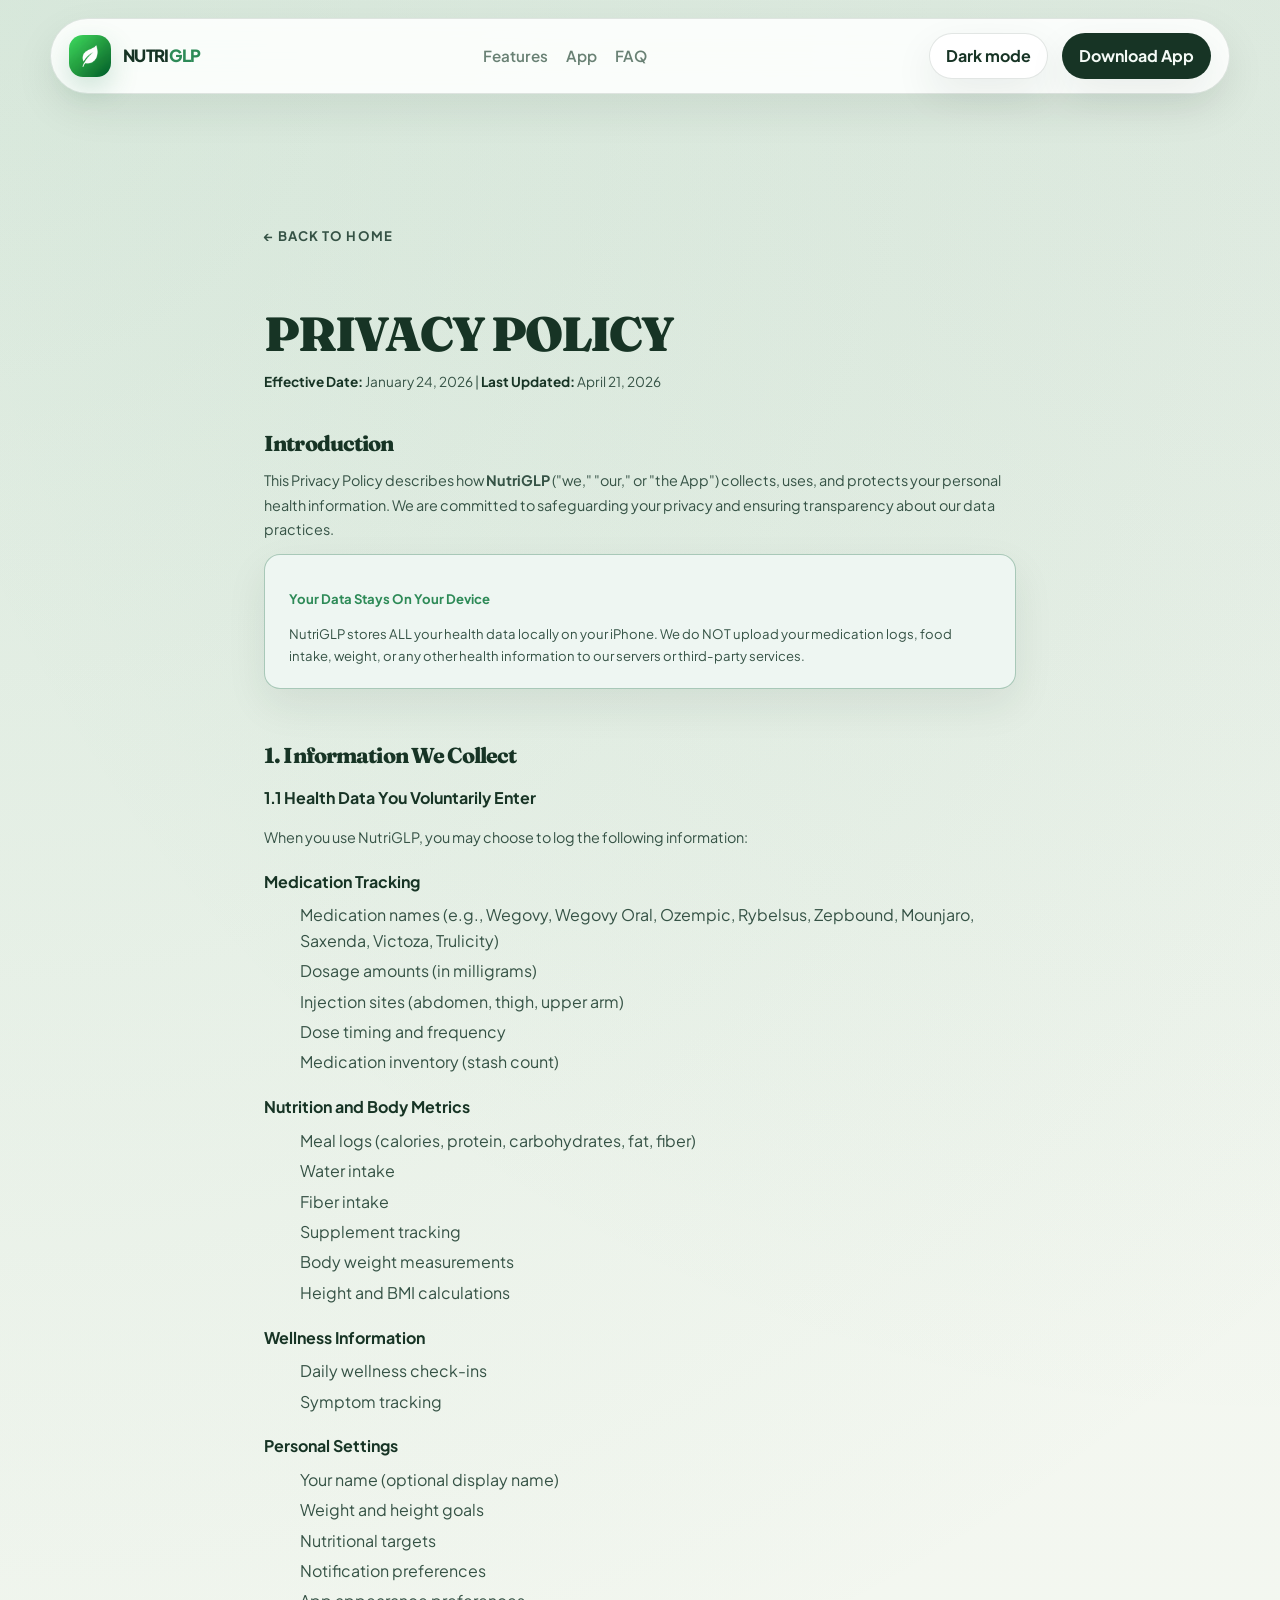
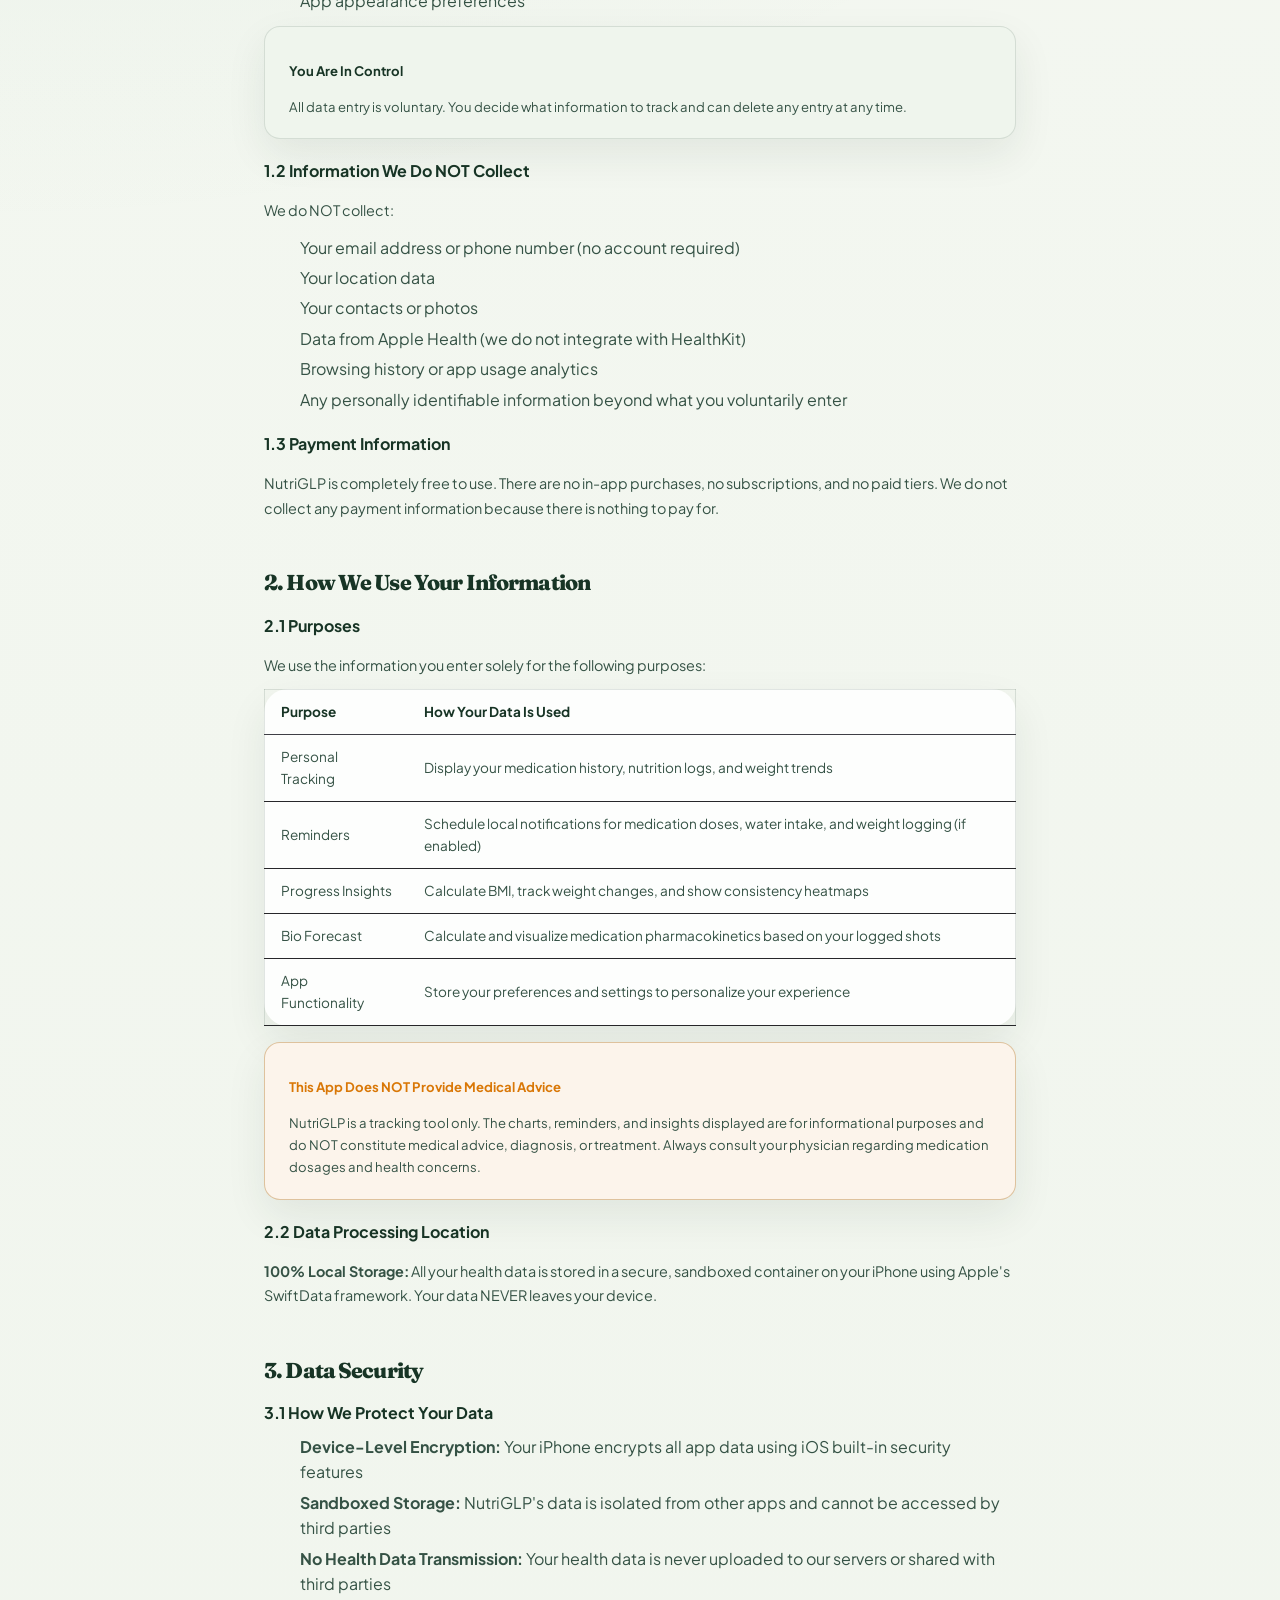
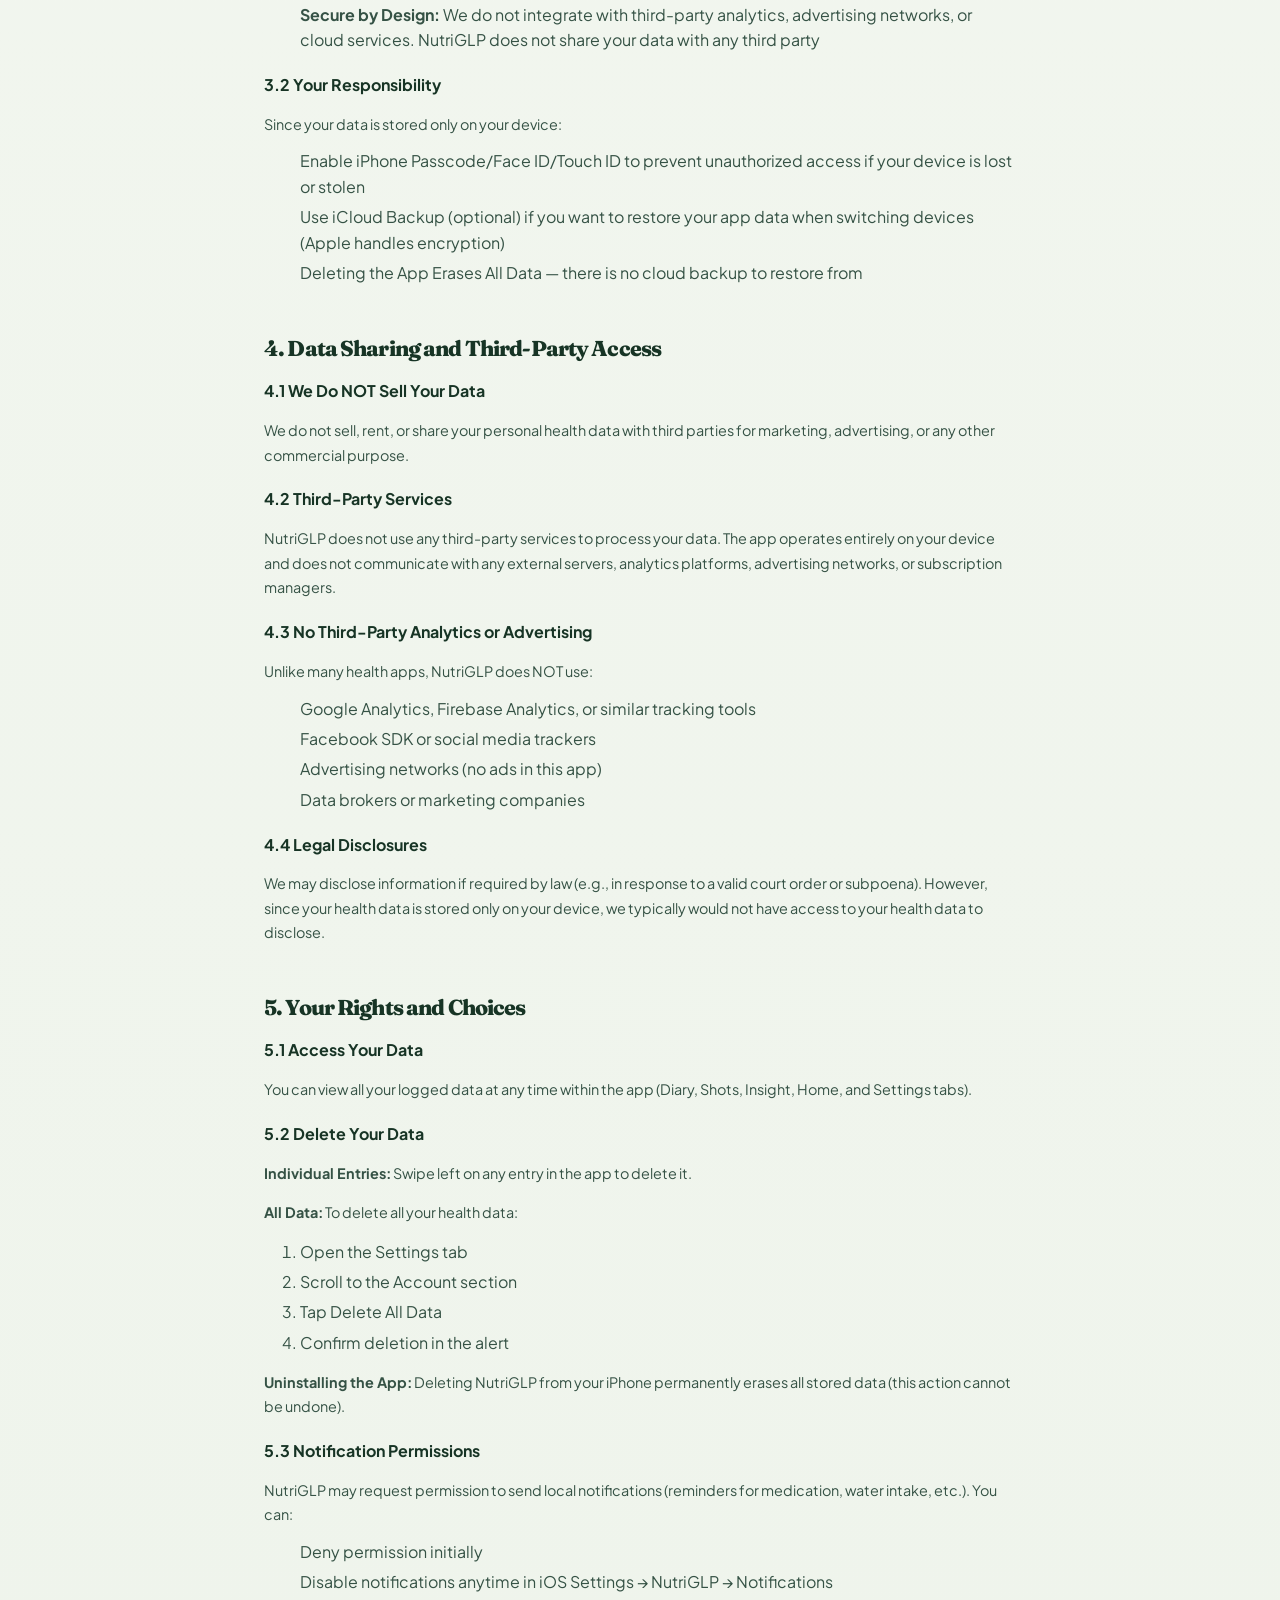
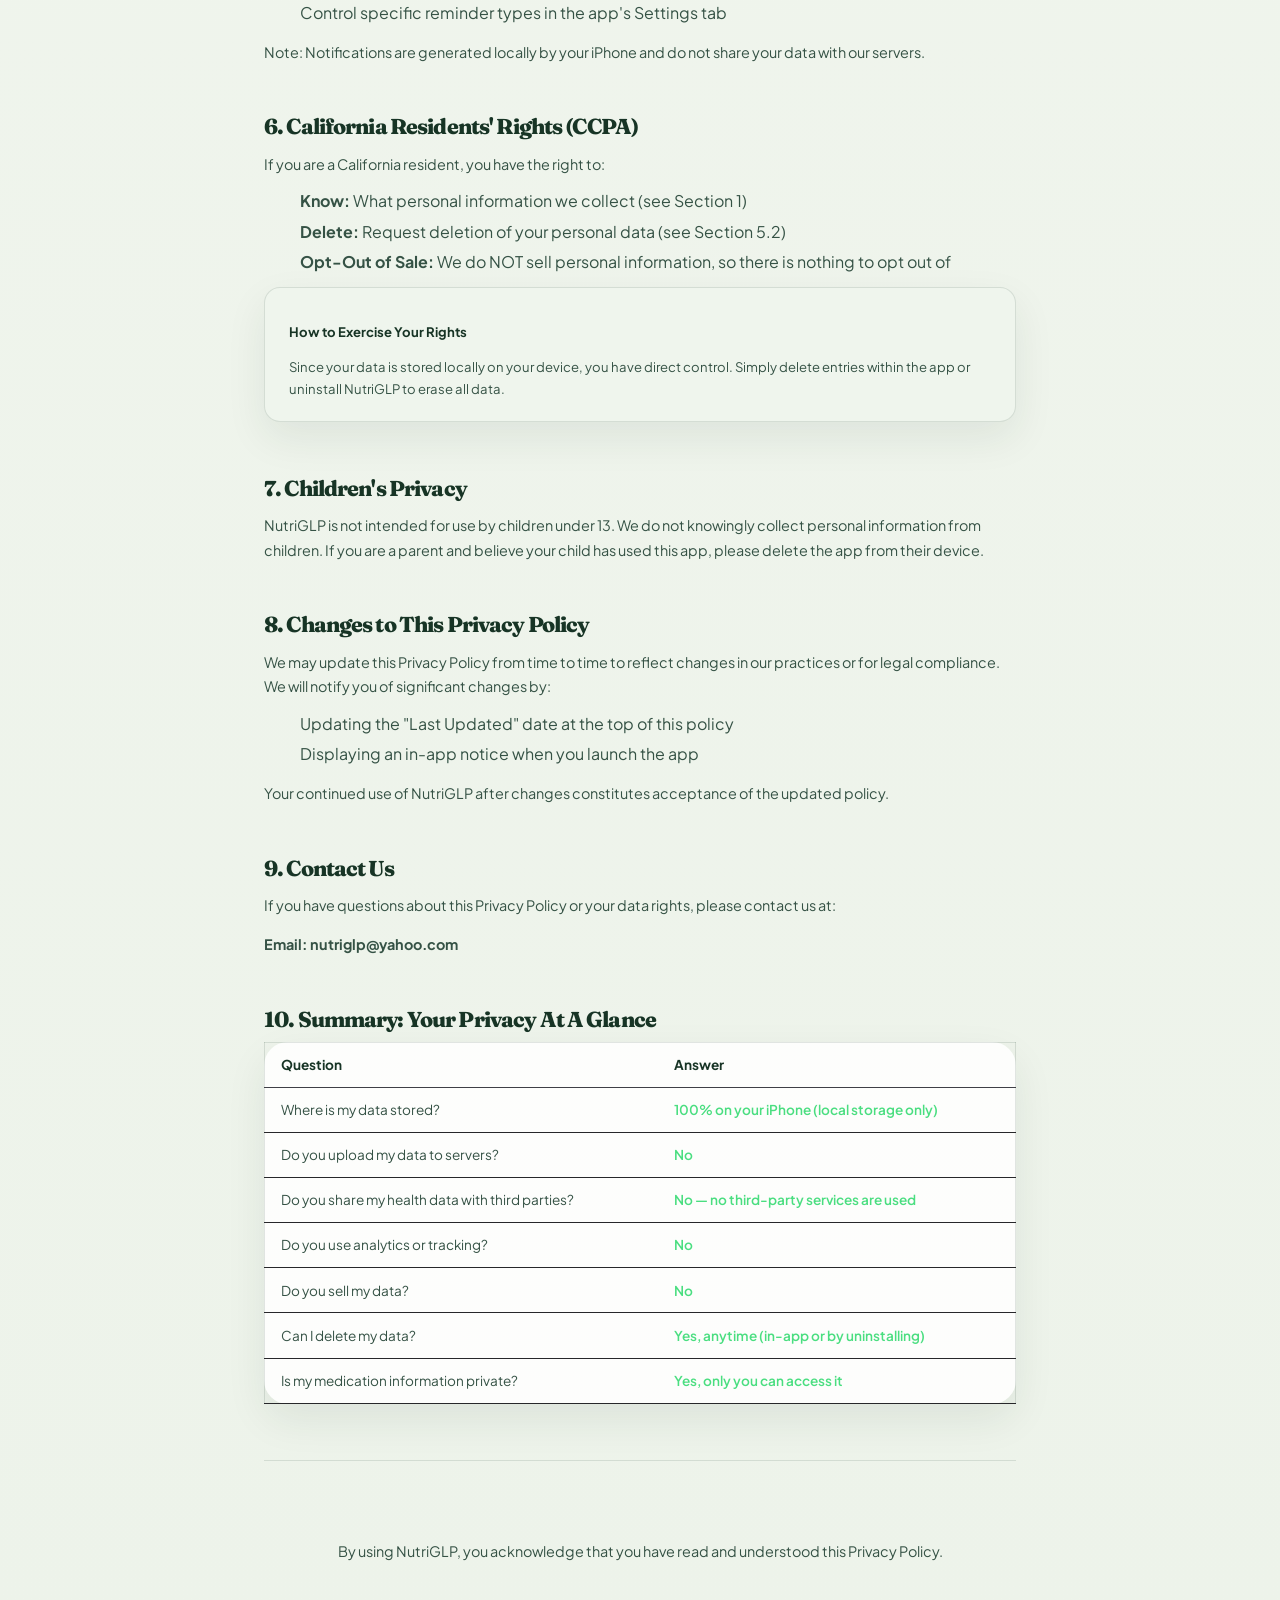
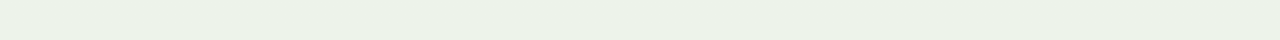
==== commit d8c50f93: "Remove blog section and update legal pages for free-app relaunch Privacy policy and terms now reflec" ====
--- a/privacy.html
+++ b/privacy.html
@@ -254,7 +254,6 @@
             <div class="nav-links">
                 <a href="index.html#features" class="nav-link">Features</a>
                 <a href="index.html#showcase" class="nav-link">App</a>
-                <a href="blog/index.html" class="nav-link">Blog</a>
                 <a href="index.html#faq" class="nav-link">FAQ</a>
             </div>
             <div class="nav-actions">
@@ -275,7 +274,7 @@
 
         <h1>Privacy Policy</h1>
         <p class="legal-meta"><strong>Effective Date:</strong> January 24, 2026 | <strong>Last Updated:</strong>
-            February 10, 2026</p>
+            April 21, 2026</p>
 
         <div class="legal-content">
 
@@ -300,7 +299,7 @@
 
                 <h3>Medication Tracking</h3>
                 <ul>
-                    <li>Medication names (e.g., Wegovy, Ozempic, Mounjaro, Zepbound, Rybelsus, Victoza, Trulicity)</li>
+                    <li>Medication names (e.g., Wegovy, Wegovy Oral, Ozempic, Rybelsus, Zepbound, Mounjaro, Saxenda, Victoza, Trulicity)</li>
                     <li>Dosage amounts (in milligrams)</li>
                     <li>Injection sites (abdomen, thigh, upper arm)</li>
                     <li>Dose timing and frequency</li>
@@ -350,20 +349,8 @@
                 </ul>
 
                 <h3>1.3 Payment Information</h3>
-                <p>When you subscribe to NutriGLP Premium:</p>
-                <ul>
-                    <li><strong>Payment Processing:</strong> Apple Inc. processes all payments through the App Store
-                    </li>
-                    <li><strong>Subscription Management:</strong> We use <strong>RevenueCat, Inc.</strong> as a
-                        third-party service to manage subscription status, entitlements, and purchase validation</li>
-                    <li><strong>We Do NOT Collect:</strong> Credit card numbers, billing addresses, or payment details
-                    </li>
-                    <li><strong>RevenueCat Receives:</strong> An anonymous app user ID, subscription status (active,
-                        expired, cancelled, in trial), transaction receipt data (for verification), device platform, and
-                        app version</li>
-                    <li><strong>RevenueCat Does NOT Receive:</strong> Your health data, medication logs, food intake,
-                        weight, or any personal health information entered into the app</li>
-                </ul>
+                <p>NutriGLP is completely free to use. There are no in-app purchases, no subscriptions, and no paid
+                    tiers. We do not collect any payment information because there is nothing to pay for.</p>
             </section>
 
             <section>
@@ -428,8 +415,7 @@
                     <li><strong>No Health Data Transmission:</strong> Your health data is never uploaded to our servers
                         or shared with third parties</li>
                     <li><strong>Secure by Design:</strong> We do not integrate with third-party analytics, advertising
-                        networks, or cloud services. The only third-party service used is RevenueCat for subscription
-                        management, which never receives your health data</li>
+                        networks, or cloud services. NutriGLP does not share your data with any third party</li>
                 </ul>
 
                 <h3>3.2 Your Responsibility</h3>
@@ -451,19 +437,9 @@
                     advertising, or any other commercial purpose.</p>
 
                 <h3>4.2 Third-Party Services</h3>
-                <p>NutriGLP uses the following third-party service:</p>
-
-                <div class="legal-callout legal-callout-neutral">
-                    <p class="callout-title">RevenueCat, Inc.</p>
-                    <p><strong>Purpose:</strong> Subscription management, purchase validation, and entitlement delivery
-                    </p>
-                    <p><strong>Data Shared:</strong> Anonymous app user ID, subscription status, transaction receipts,
-                        device platform, and app version</p>
-                    <p><strong>Data NOT Shared:</strong> Health data, medication logs, food intake, weight measurements,
-                        or any personal health information</p>
-                    <p><strong>Privacy Policy:</strong> <a href="https://www.revenuecat.com/privacy" target="_blank"
-                            rel="noopener noreferrer" style="color: #4ade80;">revenuecat.com/privacy</a></p>
-                </div>
+                <p>NutriGLP does not use any third-party services to process your data. The app operates entirely on
+                    your device and does not communicate with any external servers, analytics platforms, advertising
+                    networks, or subscription managers.</p>
 
                 <h3>4.3 No Third-Party Analytics or Advertising</h3>
                 <p>Unlike many health apps, NutriGLP does NOT use:</p>
@@ -571,7 +547,7 @@
                         </tr>
                         <tr>
                             <td>Do you share my health data with third parties?</td>
-                            <td class="green">No — RevenueCat handles subscriptions only (no health data)</td>
+                            <td class="green">No — no third-party services are used</td>
                         </tr>
                         <tr>
                             <td>Do you use analytics or tracking?</td>
--- a/styles.css
+++ b/styles.css
@@ -509,46 +509,59 @@
 
 .hero-device-stack {
     position: relative;
-    min-height: 360px;
+    min-height: 540px;
     margin: 22px 0 20px;
 }
 
 .hero-device {
     position: absolute;
+    display: flex;
+    align-items: center;
+    justify-content: center;
     overflow: hidden;
+    padding: 10px;
     border-radius: 28px;
     border: 1px solid var(--border-strong);
     background: var(--surface-solid);
     box-shadow: var(--shadow-strong);
-}
-
-.hero-device img,
+    aspect-ratio: 1179 / 2556;
+}
+
+.hero-device img {
+    width: 100%;
+    height: 100%;
+    object-fit: contain;
+    object-position: top center;
+    border-radius: 20px;
+}
+
 .phone-frame img,
 .gallery-phone img {
     width: 100%;
-    height: 100%;
-    object-fit: cover;
+    height: auto;
+    object-fit: contain;
 }
 
 .hero-device-front {
-    inset: 44px 70px 0 70px;
+    width: min(50%, 235px);
+    left: 50%;
+    top: 8px;
+    transform: translateX(-50%);
     z-index: 2;
 }
 
 .hero-device-back {
-    width: 160px;
-    height: 300px;
-    left: 0;
-    top: 20px;
+    width: min(35%, 160px);
+    left: 12px;
+    top: 72px;
     transform: rotate(-8deg);
 }
 
 .hero-device-side {
-    width: 150px;
-    height: 280px;
-    right: 4px;
-    bottom: 12px;
-    transform: rotate(10deg);
+    width: min(33%, 148px);
+    right: 12px;
+    bottom: 30px;
+    transform: rotate(9deg);
 }
 
 .hero-note {
@@ -1171,21 +1184,24 @@
     }
 
     .hero-device-stack {
-        min-height: 300px;
+        min-height: 420px;
     }
 
     .hero-device-back {
-        width: 120px;
-        height: 220px;
+        width: min(34%, 122px);
+        left: 4px;
+        top: 56px;
     }
 
     .hero-device-front {
-        inset: 36px 44px 0 44px;
+        width: min(54%, 190px);
+        top: 0;
     }
 
     .hero-device-side {
-        width: 110px;
-        height: 210px;
+        width: min(31%, 108px);
+        right: 4px;
+        bottom: 24px;
     }
 
     .gallery-phone {
